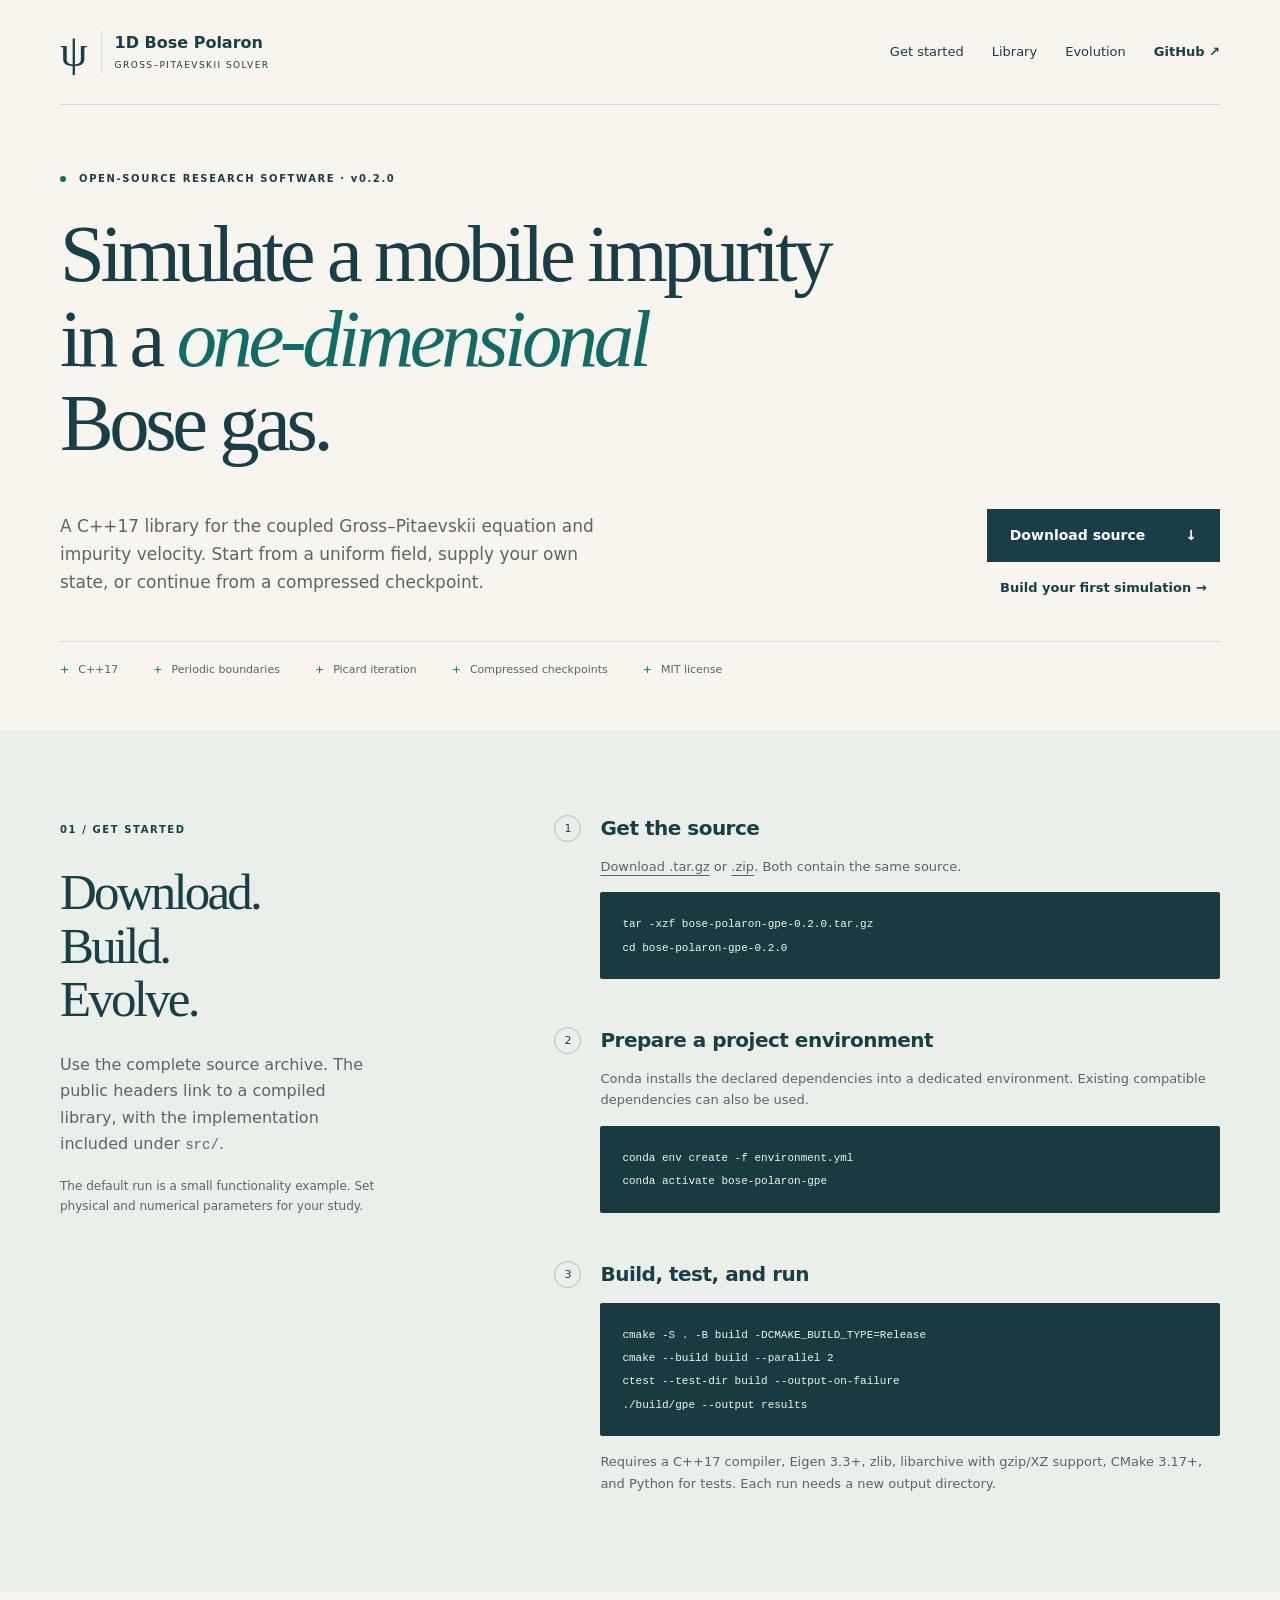
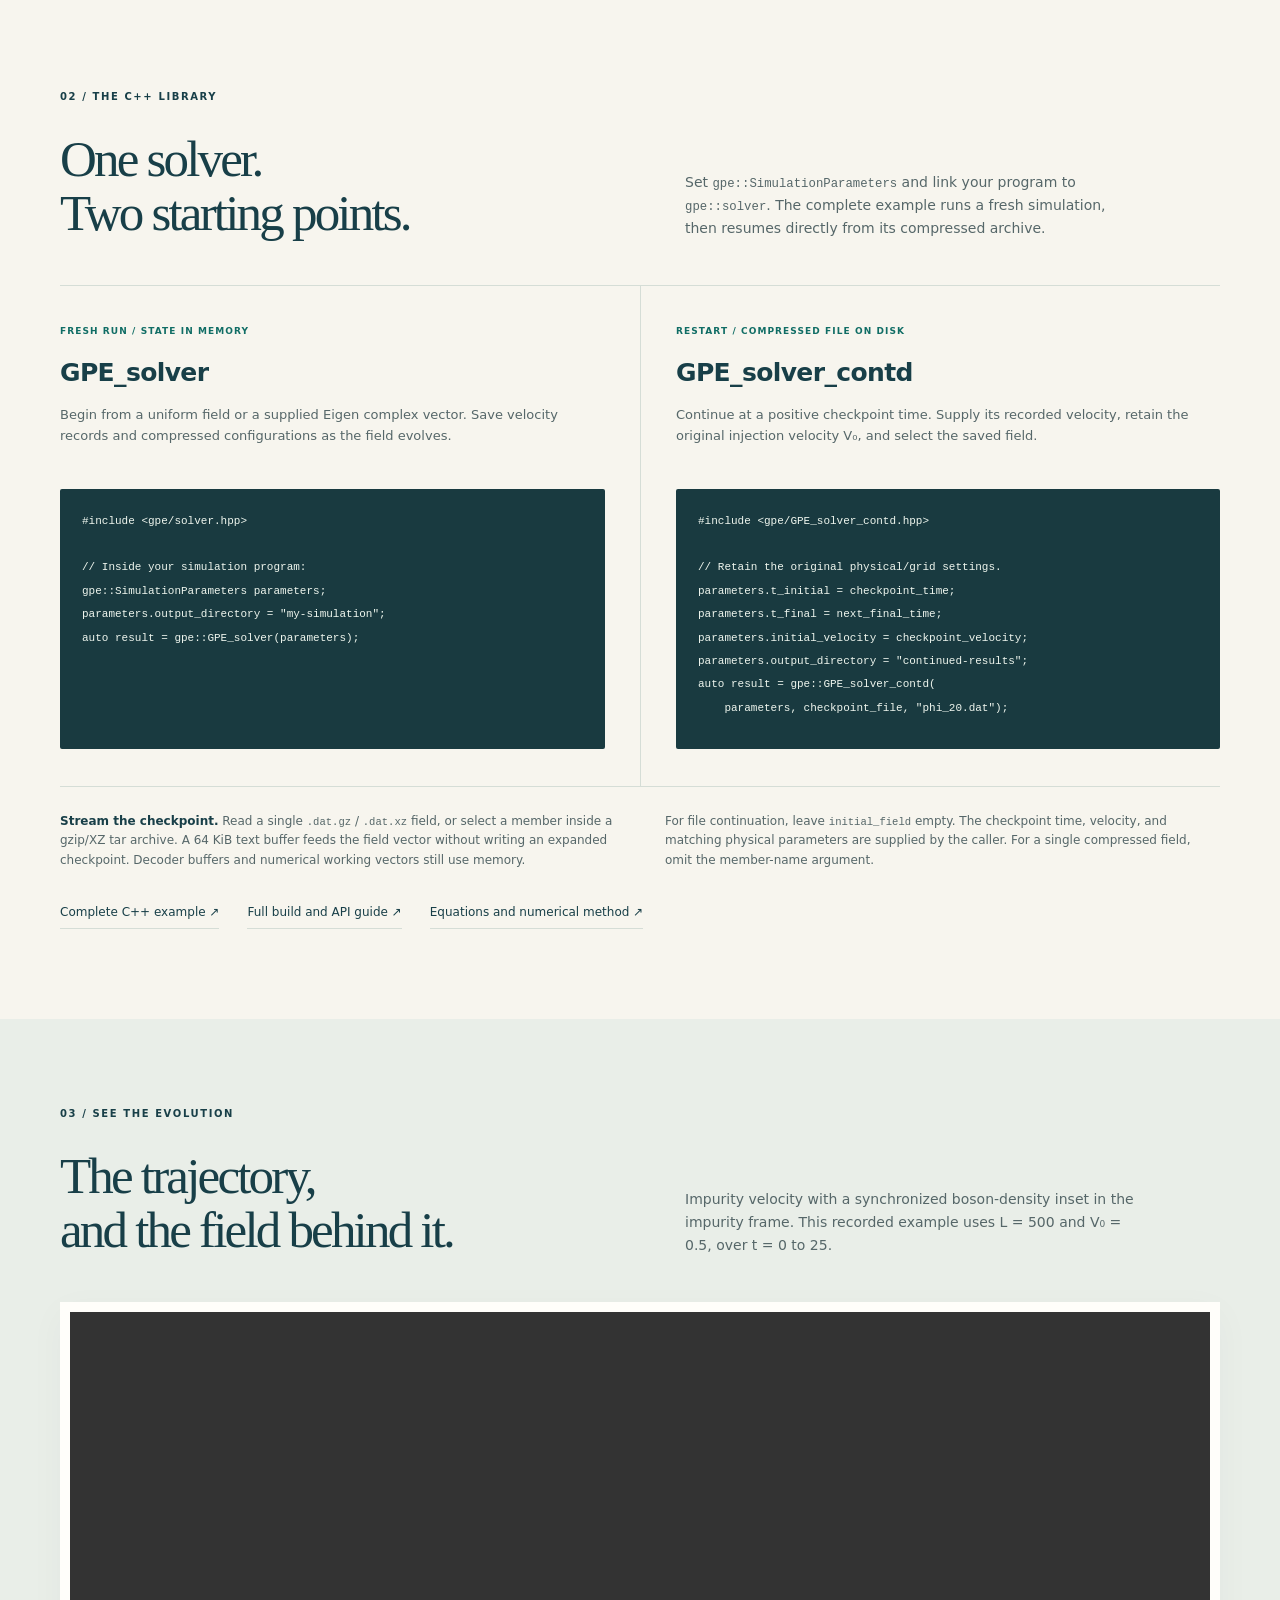
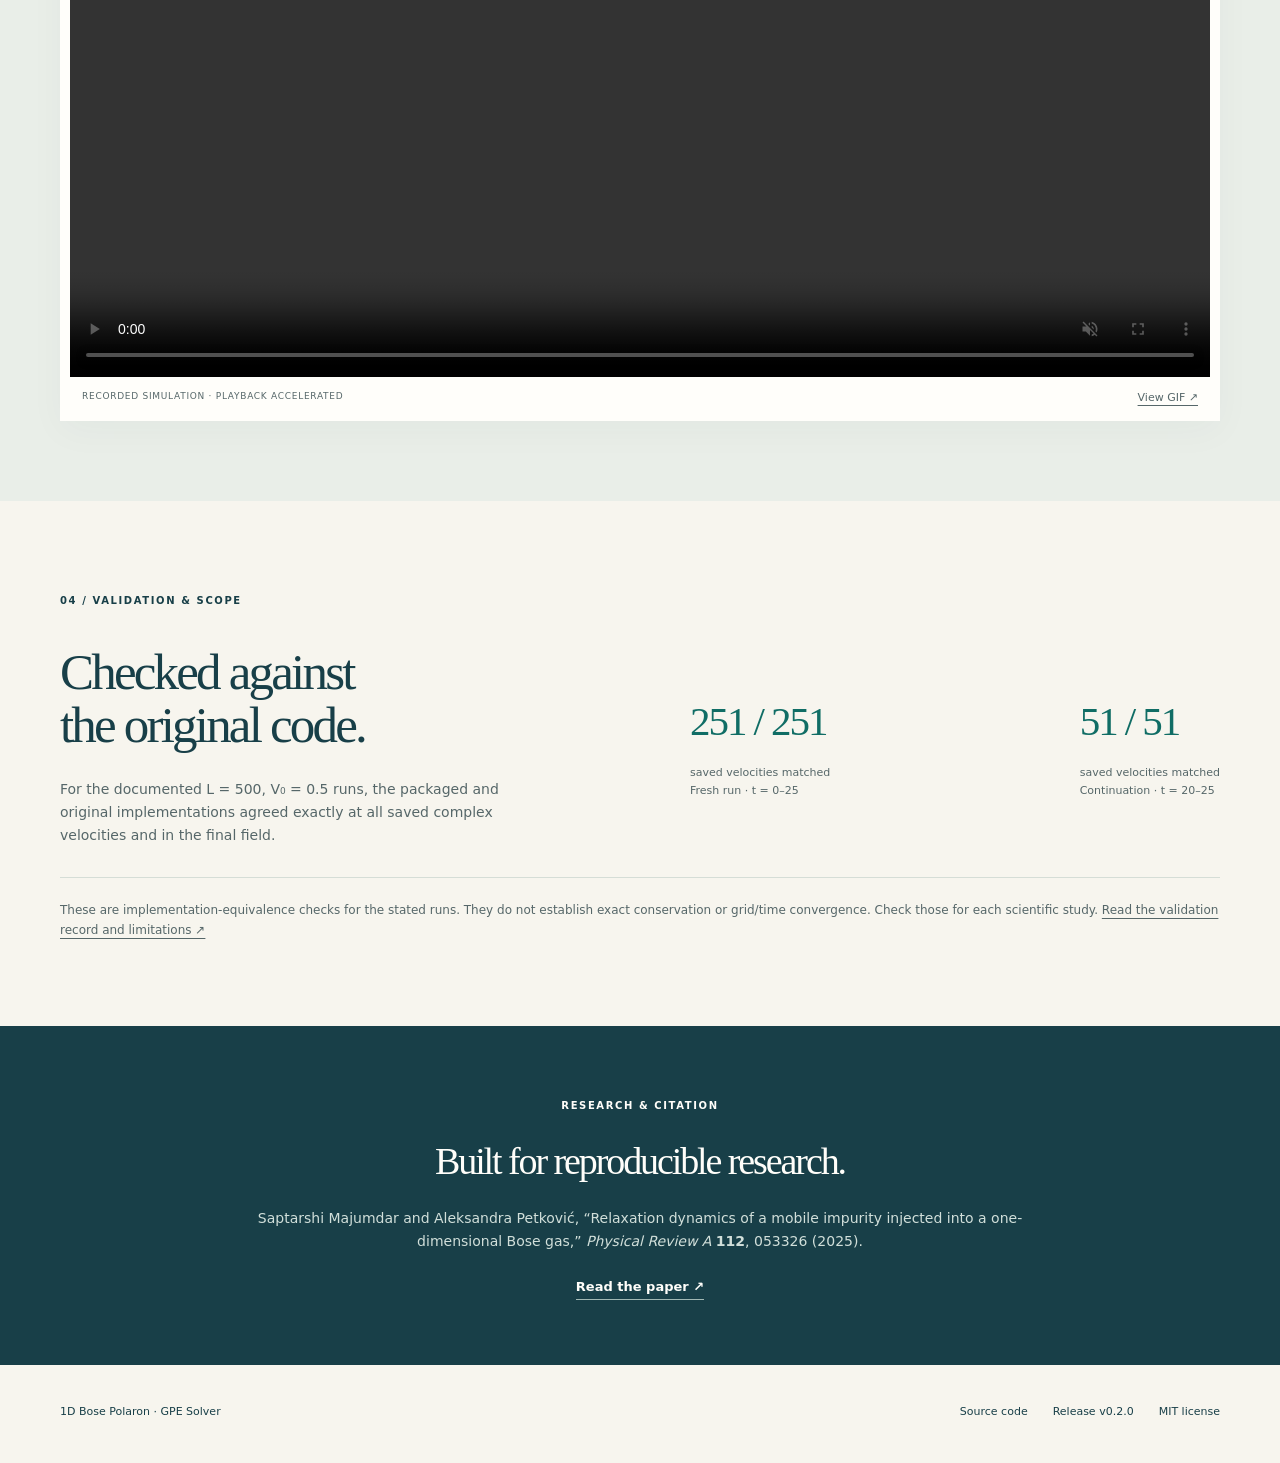
==== docs/index.html @ 8e11f98c "Website?" ====
<!doctype html>
<html lang="en">
<head>
  <meta charset="utf-8">
  <meta name="viewport" content="width=device-width, initial-scale=1">
  <meta name="description" content="An open-source C++17 solver for the Gross–Pitaevskii equation of a one-dimensional Bose polaron. Download, run, and continue simulations from compressed checkpoints.">
  <meta name="theme-color" content="#183f48">
  <title>1D Bose Polaron · GPE Solver</title>
  <link rel="stylesheet" href="site.css">
</head>
<body>
  <a class="skip" href="#main">Skip to content</a>
  <header class="header wrap">
    <a class="brand" href="#" aria-label="GPE solver home"><span class="mark" aria-hidden="true">ψ</span><span>1D Bose Polaron<span class="brand-sub">GROSS–PITAEVSKII SOLVER</span></span></a>
    <nav aria-label="Main navigation"><a href="#start">Get started</a><a href="#library">Library</a><a href="#evolution">Evolution</a><a class="nav-source" href="https://github.com/saptarshi7889/Conservative-Finite-Difference-Method-for-GPE-of-1d-Bose-Polaron">GitHub ↗</a></nav>
  </header>
  <main id="main">
    <section class="hero wrap">
      <div class="eyebrow"><span class="status-dot"></span> OPEN-SOURCE RESEARCH SOFTWARE · v0.2.0</div>
      <h1>Simulate a mobile impurity<br> in a <em>one-dimensional</em><br> Bose gas.</h1>
      <div class="hero-bottom"><p>A C++17 library for the coupled Gross–Pitaevskii equation and impurity velocity. Start from a uniform field, supply your own state, or continue from a compressed checkpoint.</p><div class="hero-actions"><a class="button primary" href="https://github.com/saptarshi7889/Conservative-Finite-Difference-Method-for-GPE-of-1d-Bose-Polaron/releases/download/v0.2.0/bose-polaron-gpe-0.2.0.tar.gz">Download source <span aria-hidden="true">↓</span></a><a class="text-link" href="#start">Build your first simulation <span aria-hidden="true">→</span></a></div></div>
      <div class="specs"><span>C++17</span><span>Periodic boundaries</span><span>Picard iteration</span><span>Compressed checkpoints</span><span>MIT license</span></div>
    </section>

    <section class="start-section" id="start">
      <div class="wrap split">
        <div class="section-intro"><span class="eyebrow">01 / GET STARTED</span><h2>Download.<br> Build.<br> Evolve.</h2><p>Use the complete source archive. The public headers link to a compiled library, with the implementation included under <code>src/</code>.</p><p class="small">The default run is a small functionality example. Set physical and numerical parameters for your study.</p></div>
        <div class="steps">
          <article class="step"><span class="step-number">1</span><div><h3>Get the source</h3><p><a href="https://github.com/saptarshi7889/Conservative-Finite-Difference-Method-for-GPE-of-1d-Bose-Polaron/releases/download/v0.2.0/bose-polaron-gpe-0.2.0.tar.gz">Download .tar.gz</a> or <a href="https://github.com/saptarshi7889/Conservative-Finite-Difference-Method-for-GPE-of-1d-Bose-Polaron/releases/download/v0.2.0/bose-polaron-gpe-0.2.0.zip">.zip</a>. Both contain the same source.</p><pre><code>tar -xzf bose-polaron-gpe-0.2.0.tar.gz
cd bose-polaron-gpe-0.2.0</code></pre></div></article>
          <article class="step"><span class="step-number">2</span><div><h3>Prepare a project environment</h3><p>Conda installs the declared dependencies into a dedicated environment. Existing compatible dependencies can also be used.</p><pre><code>conda env create -f environment.yml
conda activate bose-polaron-gpe</code></pre></div></article>
          <article class="step"><span class="step-number">3</span><div><h3>Build, test, and run</h3><pre><code>cmake -S . -B build -DCMAKE_BUILD_TYPE=Release
cmake --build build --parallel 2
ctest --test-dir build --output-on-failure
./build/gpe --output results</code></pre><p class="small">Requires a C++17 compiler, Eigen 3.3+, zlib, libarchive with gzip/XZ support, CMake 3.17+, and Python for tests. Each run needs a new output directory.</p></div></article>
        </div>
      </div>
    </section>

    <section class="wrap library-section" id="library">
      <div class="section-top"><div><span class="eyebrow">02 / THE C++ LIBRARY</span><h2>One solver.<br> Two starting points.</h2></div><p>Set <code>gpe::SimulationParameters</code> and link your program to <code>gpe::solver</code>. The complete example runs a fresh simulation, then resumes directly from its compressed archive.</p></div>
      <div class="api-grid">
        <article class="api"><span class="api-kind">FRESH RUN / STATE IN MEMORY</span><h3>GPE_solver</h3><p>Begin from a uniform field or a supplied Eigen complex vector. Save velocity records and compressed configurations as the field evolves.</p><pre><code>#include &lt;gpe/solver.hpp&gt;

// Inside your simulation program:
gpe::SimulationParameters parameters;
parameters.output_directory = "my-simulation";
auto result = gpe::GPE_solver(parameters);</code></pre></article>
        <article class="api"><span class="api-kind">RESTART / COMPRESSED FILE ON DISK</span><h3>GPE_solver_contd</h3><p>Continue at a positive checkpoint time. Supply its recorded velocity, retain the original injection velocity V₀, and select the saved field.</p><pre><code>#include &lt;gpe/GPE_solver_contd.hpp&gt;

// Retain the original physical/grid settings.
parameters.t_initial = checkpoint_time;
parameters.t_final = next_final_time;
parameters.initial_velocity = checkpoint_velocity;
parameters.output_directory = "continued-results";
auto result = gpe::GPE_solver_contd(
    parameters, checkpoint_file, "phi_20.dat");</code></pre></article>
      </div>
      <div class="library-notes"><p><strong>Stream the checkpoint.</strong> Read a single <code>.dat.gz</code> / <code>.dat.xz</code> field, or select a member inside a gzip/XZ tar archive. A 64 KiB text buffer feeds the field vector without writing an expanded checkpoint. Decoder buffers and numerical working vectors still use memory.</p><p>For file continuation, leave <code>initial_field</code> empty. The checkpoint time, velocity, and matching physical parameters are supplied by the caller. For a single compressed field, omit the member-name argument.</p></div>
      <div class="resource-links"><a href="https://github.com/saptarshi7889/Conservative-Finite-Difference-Method-for-GPE-of-1d-Bose-Polaron/blob/master/examples/library/main.cpp">Complete C++ example <span aria-hidden="true">↗</span></a><a href="https://github.com/saptarshi7889/Conservative-Finite-Difference-Method-for-GPE-of-1d-Bose-Polaron/blob/master/docs/USAGE.md">Full build and API guide <span aria-hidden="true">↗</span></a><a href="https://github.com/saptarshi7889/Conservative-Finite-Difference-Method-for-GPE-of-1d-Bose-Polaron/blob/master/docs/NUMERICS.md">Equations and numerical method <span aria-hidden="true">↗</span></a></div>
    </section>

    <section class="evolution-section" id="evolution">
      <div class="wrap"><div class="section-top"><div><span class="eyebrow">03 / SEE THE EVOLUTION</span><h2>The trajectory,<br> and the field behind it.</h2></div><p>Impurity velocity with a synchronized boson-density inset in the impurity frame. This recorded example uses L = 500 and V₀ = 0.5, over t = 0 to 25.</p></div>
      <figure class="simulation"><video controls muted loop playsinline preload="metadata" aria-label="Impurity velocity and synchronized boson-density evolution"><source src="media/velocity_density_animation.mp4" type="video/mp4">Your browser cannot play this video. <a href="media/velocity_density_animation.gif">View the animated GIF.</a></video><figcaption><span>RECORDED SIMULATION · PLAYBACK ACCELERATED</span><a href="media/velocity_density_animation.gif">View GIF ↗</a></figcaption></figure>
      </div>
    </section>

    <section class="wrap validation-section"><span class="eyebrow">04 / VALIDATION &amp; SCOPE</span><div class="validation-grid"><div><h2>Checked against<br> the original code.</h2><p>For the documented L = 500, V₀ = 0.5 runs, the packaged and original implementations agreed exactly at all saved complex velocities and in the final field.</p></div><dl class="results"><div><dt>251 / 251</dt><dd>saved velocities matched<br> Fresh run · t = 0–25</dd></div><div><dt>51 / 51</dt><dd>saved velocities matched<br> Continuation · t = 20–25</dd></div></dl></div><p class="scope">These are implementation-equivalence checks for the stated runs. They do not establish exact conservation or grid/time convergence. Check those for each scientific study. <a href="https://github.com/saptarshi7889/Conservative-Finite-Difference-Method-for-GPE-of-1d-Bose-Polaron/blob/master/VALIDATION.md">Read the validation record and limitations ↗</a></p></section>

    <section class="citation-section"><div class="wrap citation"><span class="eyebrow">RESEARCH &amp; CITATION</span><h2>Built for reproducible research.</h2><p>Saptarshi Majumdar and Aleksandra Petković, “Relaxation dynamics of a mobile impurity injected into a one-dimensional Bose gas,” <em>Physical Review A</em> <strong>112</strong>, 053326 (2025).</p><a class="text-link" href="https://doi.org/10.1103/tgl5-rdn5">Read the paper <span aria-hidden="true">↗</span></a></div></section>
  </main>
  <footer class="wrap footer"><span>1D Bose Polaron · GPE Solver</span><div><a href="https://github.com/saptarshi7889/Conservative-Finite-Difference-Method-for-GPE-of-1d-Bose-Polaron">Source code</a><a href="https://github.com/saptarshi7889/Conservative-Finite-Difference-Method-for-GPE-of-1d-Bose-Polaron/releases/tag/v0.2.0">Release v0.2.0</a><a href="https://github.com/saptarshi7889/Conservative-Finite-Difference-Method-for-GPE-of-1d-Bose-Polaron/blob/master/LICENSE">MIT license</a></div></footer>
</body>
</html>
---- docs/site.css ----
:root {
  --paper: #f7f5ee;
  --ink: #183f48;
  --muted: #566769;
  --teal: #106d65;
  --line: #d5ddd6;
  --white: #fffefa;
  --wash: #eaf0e9;
  --code: #193a40;
  --orange: #bd633f;
  --max-width: 1160px;
}
* { box-sizing: border-box; }
html { scroll-behavior: smooth; scroll-padding-top: 28px; }
body { margin: 0; background: var(--paper); color: var(--ink); font-family: system-ui, -apple-system, BlinkMacSystemFont, "Segoe UI", sans-serif; line-height: 1.65; }
a { color: inherit; text-underline-offset: 4px; }
a:hover { color: var(--teal); }
a:focus-visible, video:focus-visible { outline: 3px solid var(--orange); outline-offset: 5px; }
.wrap { width: min(var(--max-width), calc(100% - 80px)); margin-inline: auto; }
.skip { position: absolute; top: -80px; left: 20px; background: var(--white); padding: 12px; z-index: 10; }
.skip:focus { top: 12px; }
.header { display: flex; align-items: center; justify-content: space-between; min-height: 105px; gap: 24px; border-bottom: 1px solid var(--line); }
.brand { display: flex; gap: 13px; align-items: center; text-decoration: none; font-size: 16px; font-weight: 650; line-height: 1.4; }
.mark { font-family: Georgia, serif; font-size: 44px; font-weight: 400; line-height: 1; padding-right: 13px; border-right: 1px solid var(--line); }
.brand-sub { display: block; font-size: 9px; font-weight: 500; letter-spacing: .16em; margin-top: 5px; }
nav { display: flex; flex-wrap: wrap; gap: 28px; font-size: 13px; }
nav a { text-decoration: none; }
.nav-source { font-weight: 650; }
.hero { padding-block: 65px 0; }
.eyebrow { font-size: 10px; letter-spacing: .16em; font-weight: 700; line-height: 1.7; }
.status-dot { display: inline-block; width: 6px; height: 6px; background: var(--teal); border-radius: 50%; margin-right: 8px; vertical-align: middle; }
h1, h2 { font-family: Georgia, "Times New Roman", serif; font-weight: 400; letter-spacing: -.055em; line-height: 1.05; margin: 25px 0; }
h1 { font-size: clamp(46px, 6.3vw, 83px); max-width: 1010px; }
h1 em { color: var(--teal); font-weight: 400; }
h2 { font-size: clamp(35px, 4vw, 51px); }
h3 { font-size: 20px; letter-spacing: -.025em; line-height: 1.35; margin: 0 0 14px; }
p { color: var(--muted); margin: 0 0 20px; }
.hero-bottom { display: flex; justify-content: space-between; align-items: center; gap: 60px; padding-block: 18px 42px; }
.hero-bottom > p { max-width: 540px; margin: 0; font-size: 17px; }
.hero-actions { flex-shrink: 0; display: grid; gap: 15px; text-align: center; }
.button { display: inline-flex; align-items: center; justify-content: space-between; gap: 40px; padding: 15px 23px; text-decoration: none; font-size: 14px; font-weight: 650; }
.primary { background: var(--ink); color: var(--white); }
.primary:hover { background: var(--teal); color: var(--white); }
.text-link { font-size: 13px; font-weight: 600; text-decoration: none; }
.specs { display: flex; flex-wrap: wrap; gap: 16px 35px; border-top: 1px solid var(--line); padding-block: 19px; font-size: 11px; color: var(--muted); }
.specs span::before { content: "+"; margin-right: 9px; color: var(--teal); }
.start-section { background: var(--wash); padding-block: 85px; margin-top: 32px; }
.split { display: grid; grid-template-columns: .8fr 1.35fr; gap: 100px; }
.section-intro p { max-width: 320px; }
.small { font-size: 12px; }
.steps { display: grid; gap: 33px; }
.step { display: grid; grid-template-columns: 30px minmax(0, 1fr); gap: 16px; }
.step-number { border: 1px solid #adbfba; border-radius: 50%; width: 27px; height: 27px; text-align: center; font-size: 11px; line-height: 25px; }
.step p { font-size: 13px; margin-bottom: 13px; }
code { font-family: "SFMono-Regular", Consolas, "Liberation Mono", monospace; font-size: .88em; }
pre { background: var(--code); color: #eff6ee; border-radius: 2px; padding: 20px 22px; margin: 15px 0; overflow-x: auto; line-height: 1.8; tab-size: 2; }
pre code { font-size: 11px; }
.library-section { padding-block: 90px; }
.section-top { display: grid; grid-template-columns: 1fr 1fr; gap: 90px; align-items: end; margin-bottom: 32px; }
.section-top h2 { margin-bottom: 0; }
.section-top > p { font-size: 14px; max-width: 450px; margin: 0; }
.api-grid { display: grid; grid-template-columns: 1fr 1fr; margin-top: 45px; border-top: 1px solid var(--line); border-bottom: 1px solid var(--line); }
.api { padding: 30px 35px 22px 0; min-width: 0; }
.api + .api { border-left: 1px solid var(--line); padding-left: 35px; padding-right: 0; }
.api-kind { font-size: 9px; letter-spacing: .12em; color: var(--teal); font-weight: 700; }
.api h3 { margin-top: 13px; font-size: 25px; }
.api p { font-size: 13px; min-height: 65px; }
.api pre { min-height: 260px; }
.library-notes { display: grid; grid-template-columns: 1fr 1fr; gap: 50px; margin-top: 25px; font-size: 12px; }
.library-notes strong { color: var(--ink); }
.resource-links { display: flex; flex-wrap: wrap; gap: 14px 28px; font-size: 12px; padding-top: 12px; }
.resource-links a { text-decoration: none; border-bottom: 1px solid var(--line); padding-bottom: 5px; }
.evolution-section { background: #e9eee8; padding-block: 80px; }
.simulation { margin: 45px 0 0; background: var(--white); padding: 10px; box-shadow: 0 10px 35px #173e4809; }
video { display: block; width: 100%; aspect-ratio: 12 / 7; background: var(--white); }
figcaption { display: flex; justify-content: space-between; gap: 15px; flex-wrap: wrap; padding: 12px 12px 4px; font-size: 9px; letter-spacing: .08em; color: var(--muted); }
figcaption a { letter-spacing: normal; font-size: 11px; }
.validation-section { padding-block: 85px; }
.validation-grid { display: grid; grid-template-columns: 1fr 1fr; gap: 100px; margin-top: 8px; }
.validation-grid p { max-width: 460px; font-size: 14px; }
.results { display: flex; justify-content: space-between; gap: 30px; align-items: center; margin: 35px 0; }
dt { font-family: Georgia, serif; font-size: 41px; letter-spacing: -.05em; color: var(--teal); }
dd { margin: 9px 0 0; font-size: 11px; color: var(--muted); }
.scope { font-size: 12px; border-top: 1px solid var(--line); padding-top: 23px; margin: 10px 0 0; }
.citation-section { background: var(--ink); color: var(--white); padding-block: 65px; }
.citation { max-width: 820px; text-align: center; }
.citation h2 { font-size: 38px; }
.citation p { color: #d1dfda; font-size: 14px; }
.citation a { color: var(--white); border-bottom: 1px solid #a1b8b4; padding-bottom: 5px; }
.footer { min-height: 95px; display: flex; align-items: center; justify-content: space-between; gap: 25px; font-size: 11px; }
.footer > div { display: flex; flex-wrap: wrap; gap: 25px; }
.footer a { text-decoration: none; }
@media (max-width: 850px) {
  .wrap { width: calc(100% - 40px); }
  .header { min-height: 95px; }
  nav { gap: 16px; font-size: 12px; }
  .hero { padding-top: 40px; }
  .hero-bottom { gap: 30px; }
  .hero-bottom > p { font-size: 15px; }
  .split, .validation-grid { gap: 45px; }
  .section-top { gap: 40px; }
  .api { padding-right: 20px; }
  .api + .api { padding-left: 20px; }
  pre { padding: 15px; }
  pre code { font-size: 10px; }
}
@media (max-width: 600px) {
  .header { align-items: flex-start; flex-direction: column; justify-content: center; padding-block: 18px; gap: 18px; }
  nav { width: 100%; justify-content: space-between; gap: 9px; }
  .hero h1 { font-size: 43px; }
  .hero h1 br { display: none; }
  .hero-bottom { display: block; padding-bottom: 30px; }
  .hero-actions { margin-top: 27px; text-align: left; justify-items: start; }
  .specs { gap: 12px 20px; }
  .split, .section-top, .api-grid, .library-notes, .validation-grid { grid-template-columns: 1fr; gap: 22px; }
  .section-intro p { max-width: none; }
  .section-intro h2 br { display: none; }
  .section-intro h2 { max-width: 260px; }
  .api, .api + .api { border-left: 0; padding: 25px 0 15px; }
  .api + .api { border-top: 1px solid var(--line); }
  .api p, .api pre { min-height: 0; }
  .start-section, .library-section, .evolution-section, .validation-section { padding-block: 50px; }
  .api-grid { margin-top: 25px; gap: 0; }
  .results { margin: 0 0 20px; justify-content: flex-start; gap: 45px; }
  .footer { align-items: flex-start; flex-direction: column; padding-block: 24px; gap: 15px; }
  .citation h2 { font-size: 32px; }
}
@media (prefers-reduced-motion: reduce) { html { scroll-behavior: auto; } }
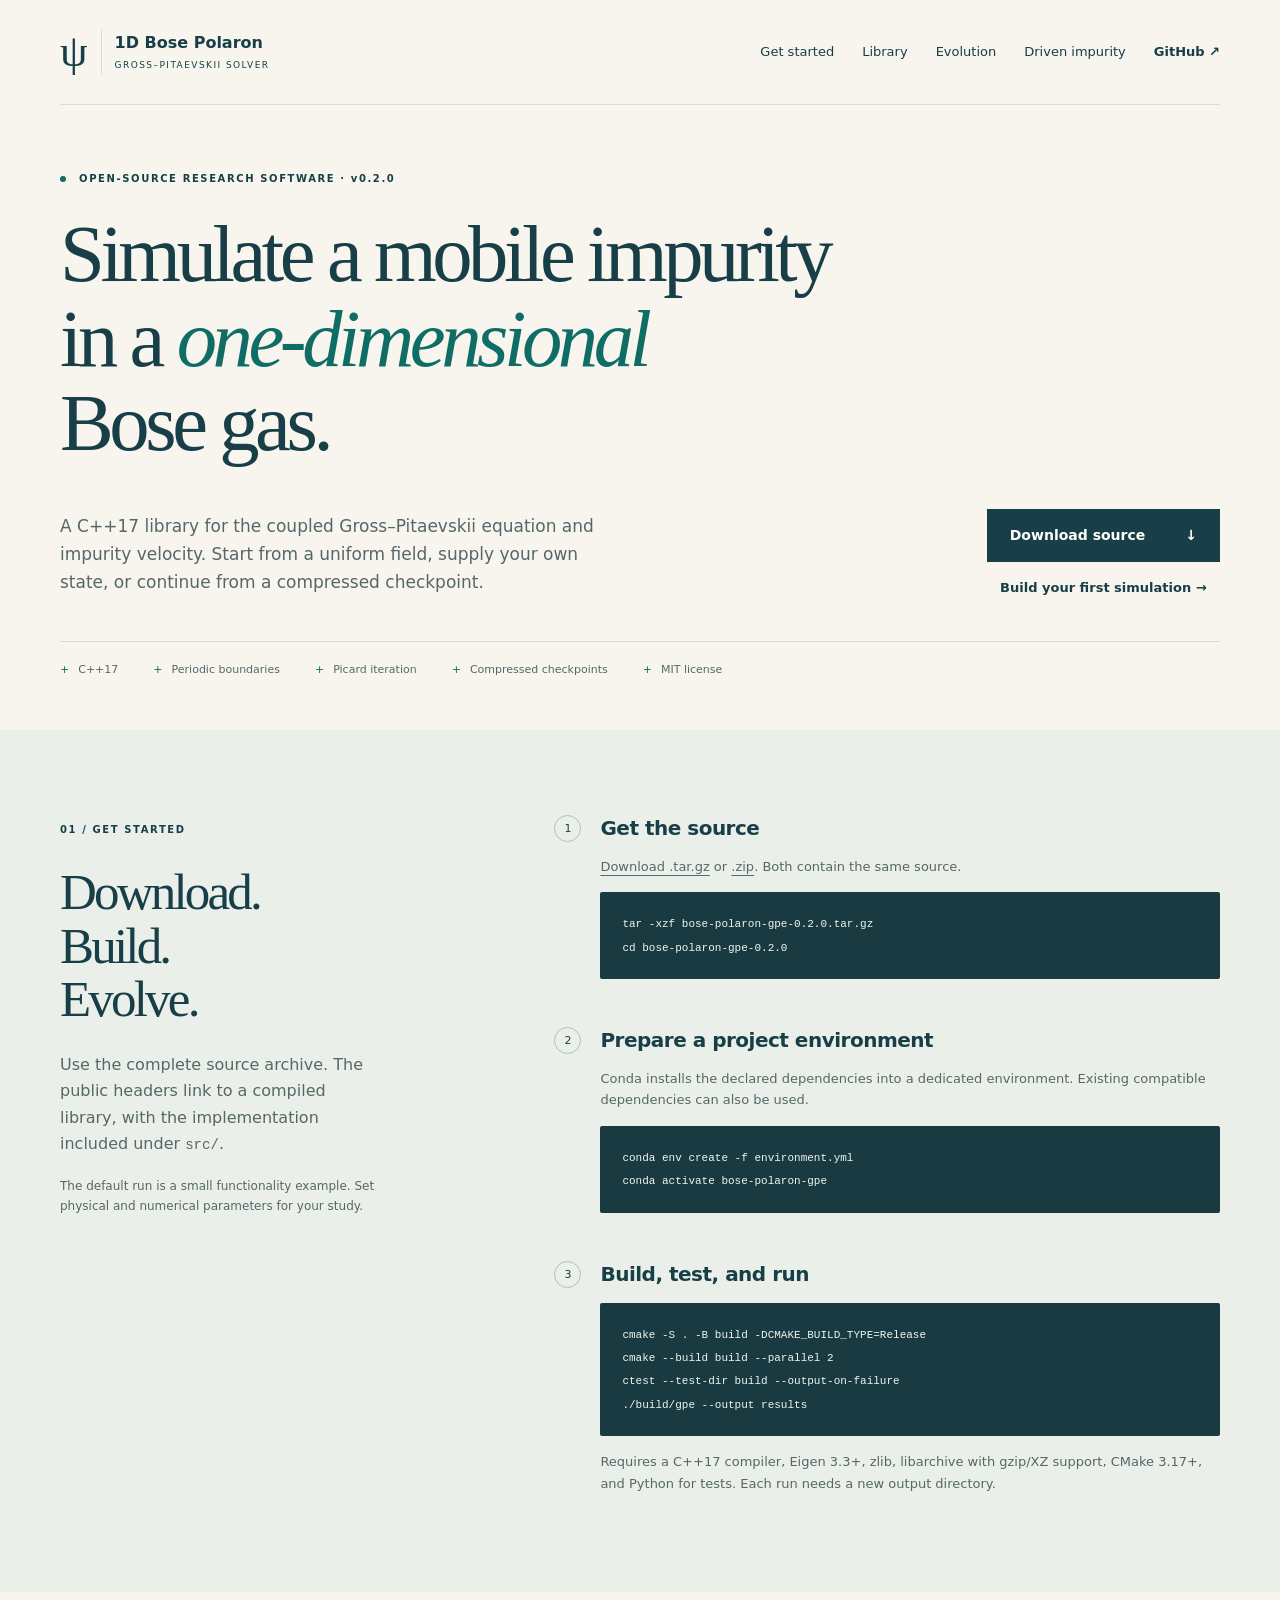
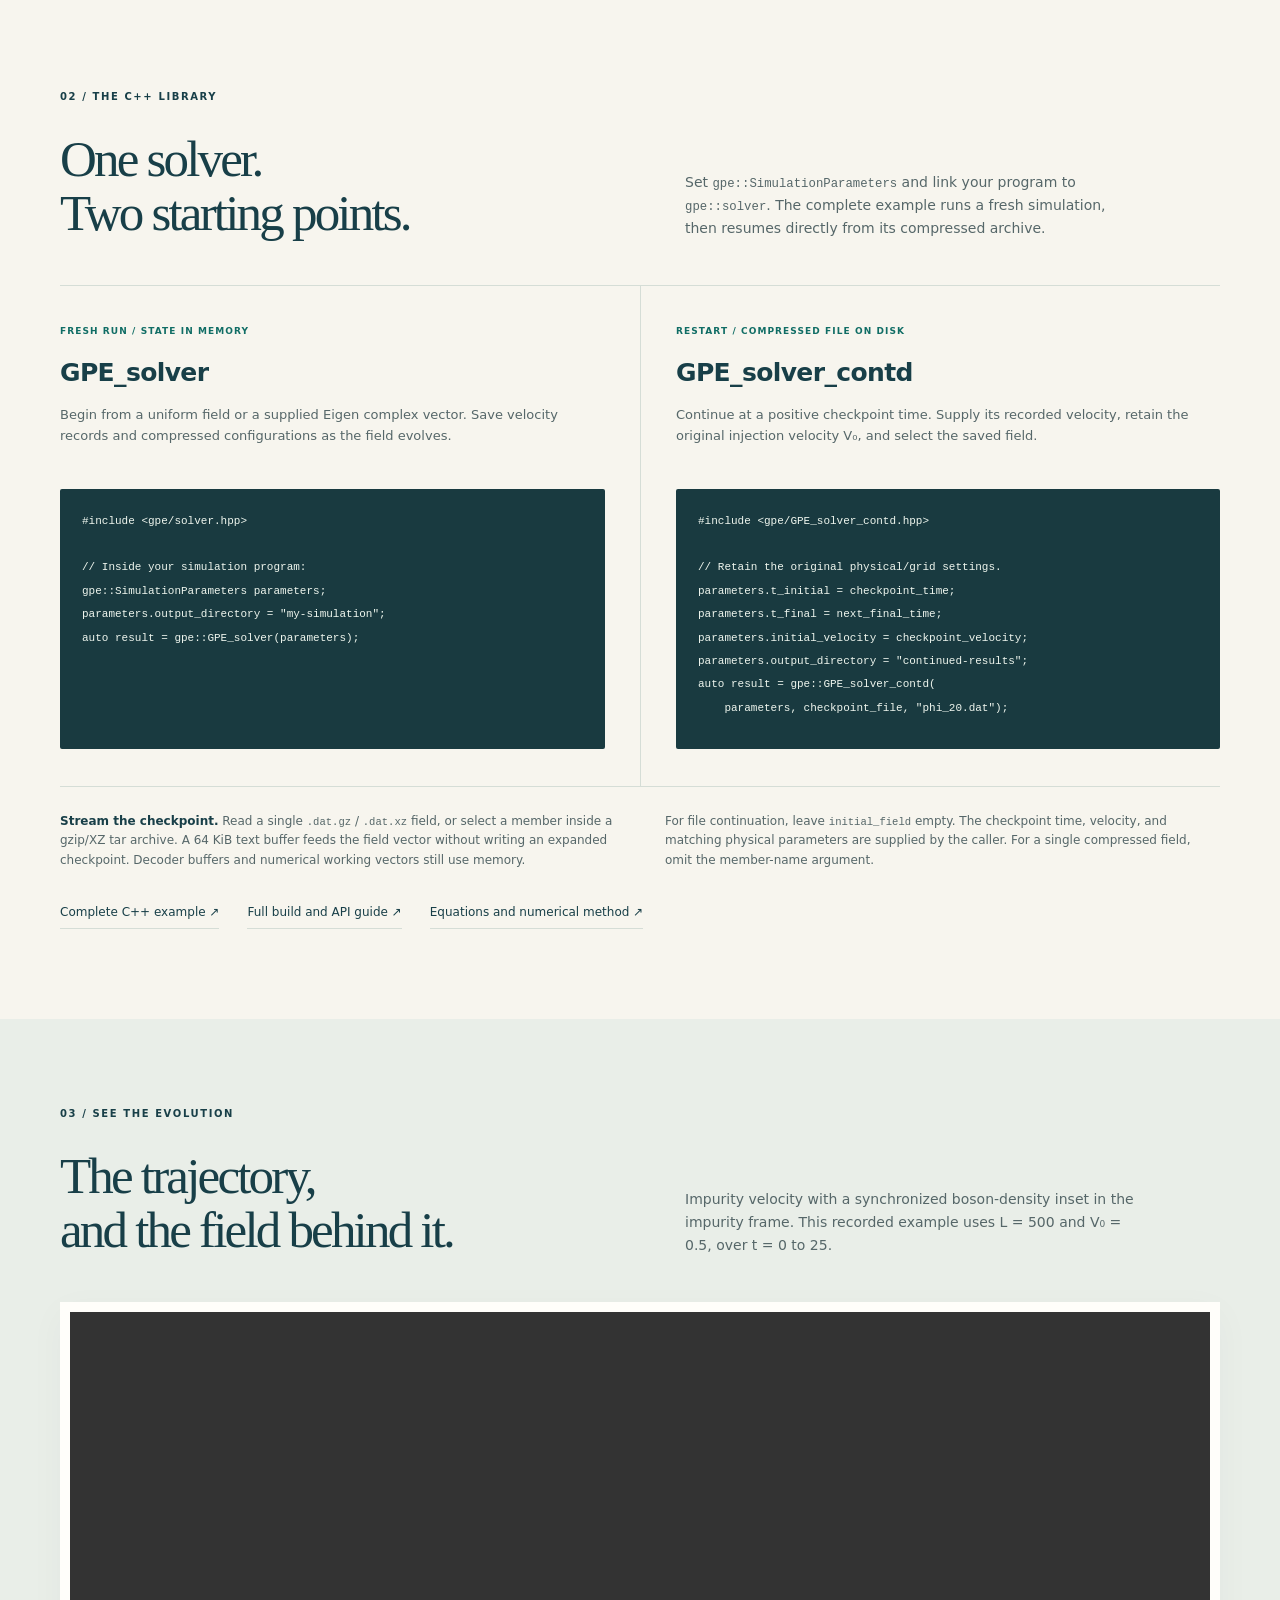
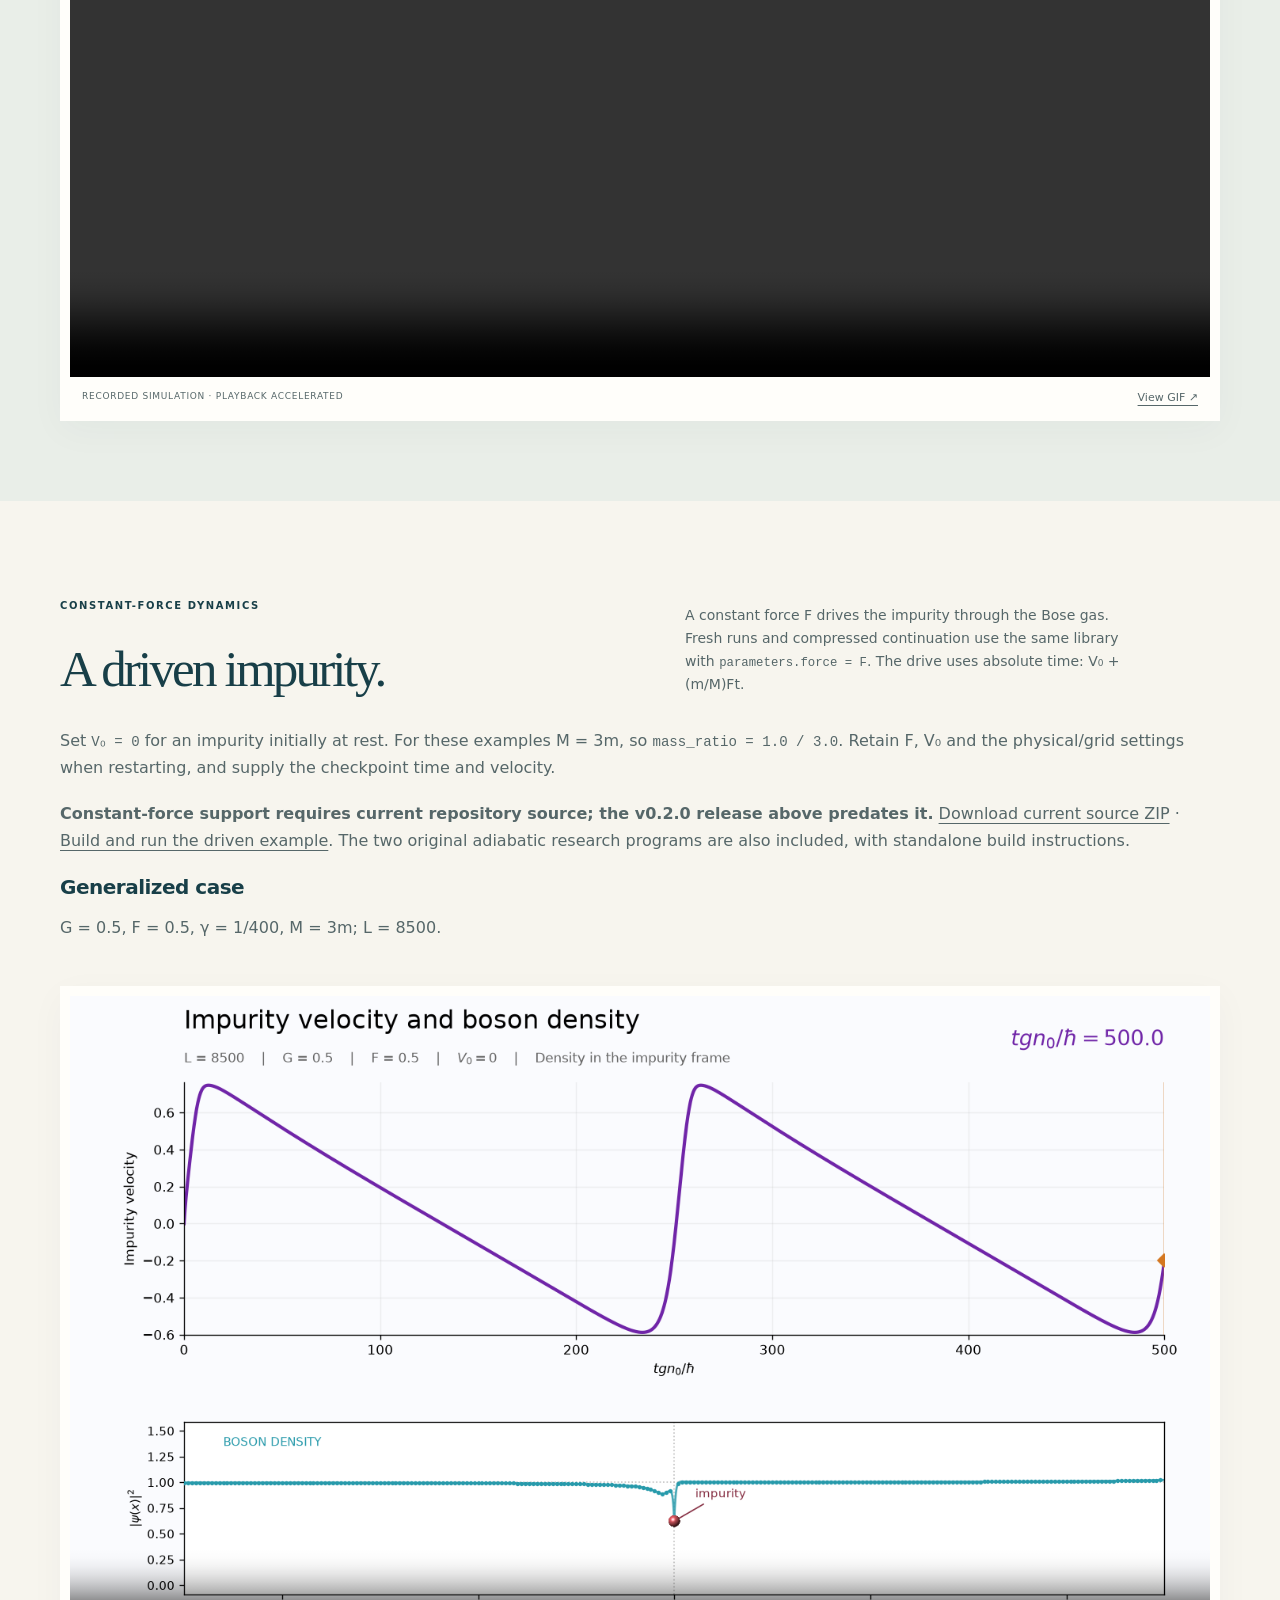
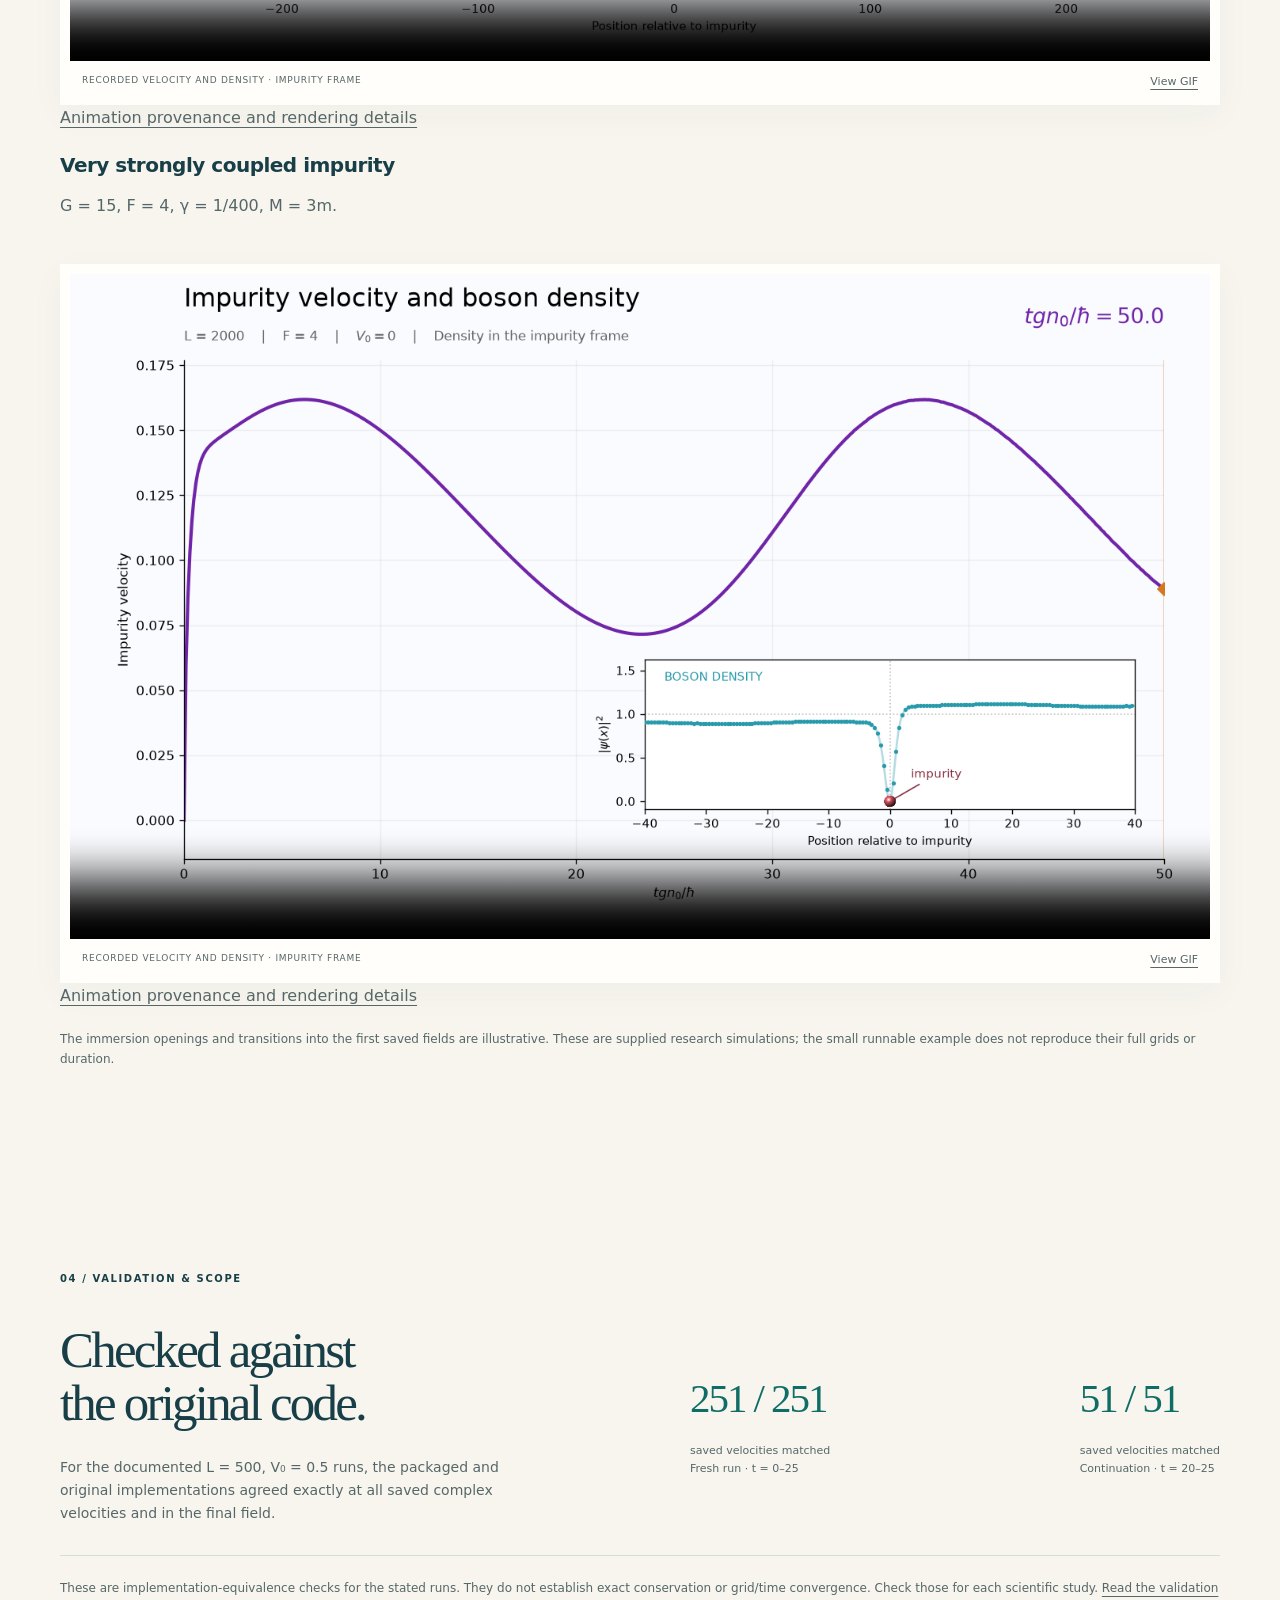
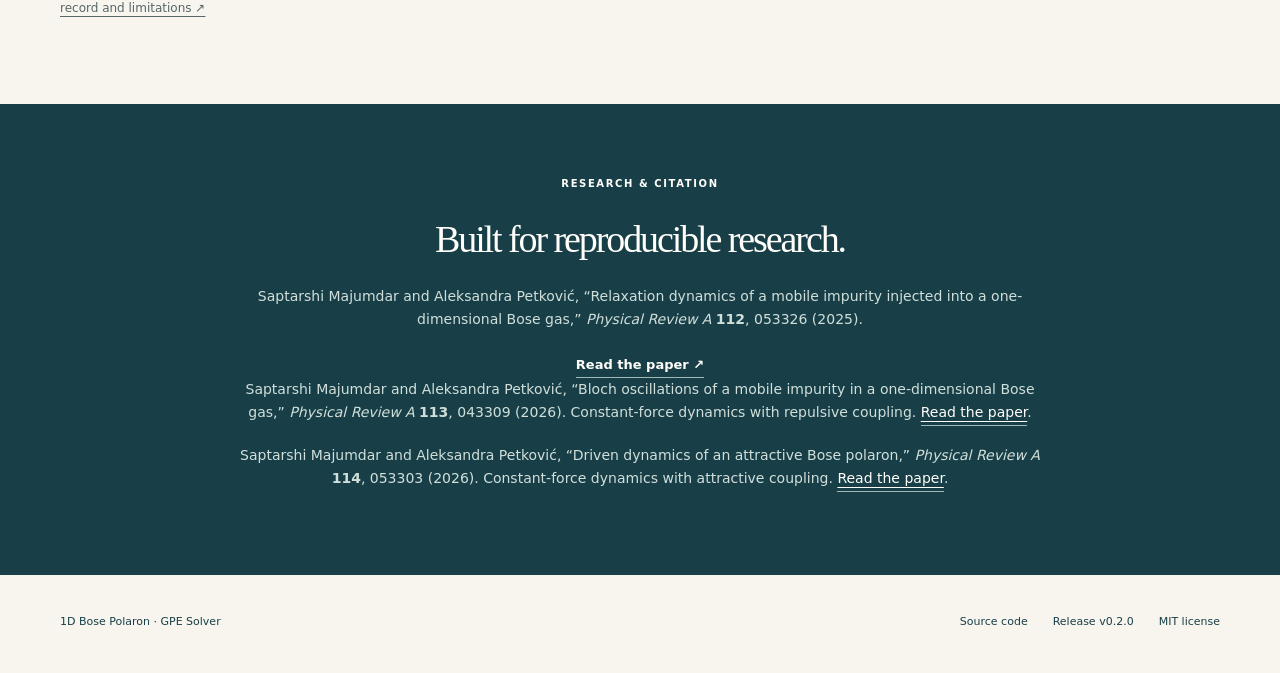
==== commit 4541eee2: "Document and package constant-force impurity simulations" ====
--- a/docs/index.html
+++ b/docs/index.html
@@ -12,7 +12,7 @@
   <a class="skip" href="#main">Skip to content</a>
   <header class="header wrap">
     <a class="brand" href="#" aria-label="GPE solver home"><span class="mark" aria-hidden="true">ψ</span><span>1D Bose Polaron<span class="brand-sub">GROSS–PITAEVSKII SOLVER</span></span></a>
-    <nav aria-label="Main navigation"><a href="#start">Get started</a><a href="#library">Library</a><a href="#evolution">Evolution</a><a class="nav-source" href="https://github.com/saptarshi7889/Conservative-Finite-Difference-Method-for-GPE-of-1d-Bose-Polaron">GitHub ↗</a></nav>
+    <nav aria-label="Main navigation"><a href="#start">Get started</a><a href="#library">Library</a><a href="#evolution">Evolution</a><a href="#driven">Driven impurity</a><a class="nav-source" href="https://github.com/saptarshi7889/Conservative-Finite-Difference-Method-for-GPE-of-1d-Bose-Polaron">GitHub ↗</a></nav>
   </header>
   <main id="main">
     <section class="hero wrap">
@@ -67,9 +67,22 @@
       </div>
     </section>
 
+    <section class="wrap library-section" id="driven">
+      <div class="section-top"><div><span class="eyebrow">CONSTANT-FORCE DYNAMICS</span><h2>A driven impurity.</h2></div><p>A constant force F drives the impurity through the Bose gas. Fresh runs and compressed continuation use the same library with <code>parameters.force = F</code>. The drive uses absolute time: V₀ + (m/M)Ft.</p></div>
+      <p>Set <code>V₀ = 0</code> for an impurity initially at rest. For these examples M = 3m, so <code>mass_ratio = 1.0 / 3.0</code>. Retain F, V₀ and the physical/grid settings when restarting, and supply the checkpoint time and velocity.</p>
+      <p><strong>Constant-force support requires current repository source; the v0.2.0 release above predates it.</strong> <a href="https://github.com/saptarshi7889/Conservative-Finite-Difference-Method-for-GPE-of-1d-Bose-Polaron/archive/refs/heads/master.zip">Download current source ZIP</a> · <a href="https://github.com/saptarshi7889/Conservative-Finite-Difference-Method-for-GPE-of-1d-Bose-Polaron/blob/master/examples/driven/README.md">Build and run the driven example</a>. The two original adiabatic research programs are also included, with standalone build instructions.</p>
+      <h3>Generalized case</h3><p>G = 0.5, F = 0.5, γ = 1/400, M = 3m; L = 8500.</p>
+      <figure class="simulation"><video controls muted loop playsinline preload="metadata" poster="media/G05_F05_L8500/velocity_density_animation_preview.png" aria-label="Generalized case: impurity velocity and boson density"><source src="media/G05_F05_L8500/velocity_density_animation.mp4" type="video/mp4"><a href="media/G05_F05_L8500/velocity_density_animation.gif">View animated GIF</a></video><figcaption><span>RECORDED VELOCITY AND DENSITY · IMPURITY FRAME</span><a href="media/G05_F05_L8500/velocity_density_animation.gif">View GIF</a></figcaption></figure>
+      <p><a href="https://github.com/saptarshi7889/Conservative-Finite-Difference-Method-for-GPE-of-1d-Bose-Polaron/blob/master/examples/G05_F05_L8500/README.md">Animation provenance and rendering details</a></p>
+      <h3>Very strongly coupled impurity</h3><p>G = 15, F = 4, γ = 1/400, M = 3m.</p>
+      <figure class="simulation"><video controls muted loop playsinline preload="metadata" poster="media/F4/velocity_density_animation_preview.png" aria-label="Very strongly coupled impurity: impurity velocity and boson density"><source src="media/F4/velocity_density_animation.mp4" type="video/mp4"><a href="media/F4/velocity_density_animation.gif">View animated GIF</a></video><figcaption><span>RECORDED VELOCITY AND DENSITY · IMPURITY FRAME</span><a href="media/F4/velocity_density_animation.gif">View GIF</a></figcaption></figure>
+      <p><a href="https://github.com/saptarshi7889/Conservative-Finite-Difference-Method-for-GPE-of-1d-Bose-Polaron/blob/master/examples/F4/README.md">Animation provenance and rendering details</a></p>
+      <p class="small">The immersion openings and transitions into the first saved fields are illustrative. These are supplied research simulations; the small runnable example does not reproduce their full grids or duration.</p>
+    </section>
+
     <section class="wrap validation-section"><span class="eyebrow">04 / VALIDATION &amp; SCOPE</span><div class="validation-grid"><div><h2>Checked against<br> the original code.</h2><p>For the documented L = 500, V₀ = 0.5 runs, the packaged and original implementations agreed exactly at all saved complex velocities and in the final field.</p></div><dl class="results"><div><dt>251 / 251</dt><dd>saved velocities matched<br> Fresh run · t = 0–25</dd></div><div><dt>51 / 51</dt><dd>saved velocities matched<br> Continuation · t = 20–25</dd></div></dl></div><p class="scope">These are implementation-equivalence checks for the stated runs. They do not establish exact conservation or grid/time convergence. Check those for each scientific study. <a href="https://github.com/saptarshi7889/Conservative-Finite-Difference-Method-for-GPE-of-1d-Bose-Polaron/blob/master/VALIDATION.md">Read the validation record and limitations ↗</a></p></section>
 
-    <section class="citation-section"><div class="wrap citation"><span class="eyebrow">RESEARCH &amp; CITATION</span><h2>Built for reproducible research.</h2><p>Saptarshi Majumdar and Aleksandra Petković, “Relaxation dynamics of a mobile impurity injected into a one-dimensional Bose gas,” <em>Physical Review A</em> <strong>112</strong>, 053326 (2025).</p><a class="text-link" href="https://doi.org/10.1103/tgl5-rdn5">Read the paper <span aria-hidden="true">↗</span></a></div></section>
+    <section class="citation-section"><div class="wrap citation"><span class="eyebrow">RESEARCH &amp; CITATION</span><h2>Built for reproducible research.</h2><p>Saptarshi Majumdar and Aleksandra Petković, “Relaxation dynamics of a mobile impurity injected into a one-dimensional Bose gas,” <em>Physical Review A</em> <strong>112</strong>, 053326 (2025).</p><a class="text-link" href="https://doi.org/10.1103/tgl5-rdn5">Read the paper <span aria-hidden="true">↗</span></a><p>Saptarshi Majumdar and Aleksandra Petković, “Bloch oscillations of a mobile impurity in a one-dimensional Bose gas,” <em>Physical Review A</em> <strong>113</strong>, 043309 (2026). Constant-force dynamics with repulsive coupling. <a href="https://journals.aps.org/pra/abstract/10.1103/bfcg-m2tw">Read the paper</a>.</p><p>Saptarshi Majumdar and Aleksandra Petković, “Driven dynamics of an attractive Bose polaron,” <em>Physical Review A</em> <strong>114</strong>, 053303 (2026). Constant-force dynamics with attractive coupling. <a href="https://journals.aps.org/pra/abstract/10.1103/t36j-gd59">Read the paper</a>.</p></div></section>
   </main>
   <footer class="wrap footer"><span>1D Bose Polaron · GPE Solver</span><div><a href="https://github.com/saptarshi7889/Conservative-Finite-Difference-Method-for-GPE-of-1d-Bose-Polaron">Source code</a><a href="https://github.com/saptarshi7889/Conservative-Finite-Difference-Method-for-GPE-of-1d-Bose-Polaron/releases/tag/v0.2.0">Release v0.2.0</a><a href="https://github.com/saptarshi7889/Conservative-Finite-Difference-Method-for-GPE-of-1d-Bose-Polaron/blob/master/LICENSE">MIT license</a></div></footer>
 </body>
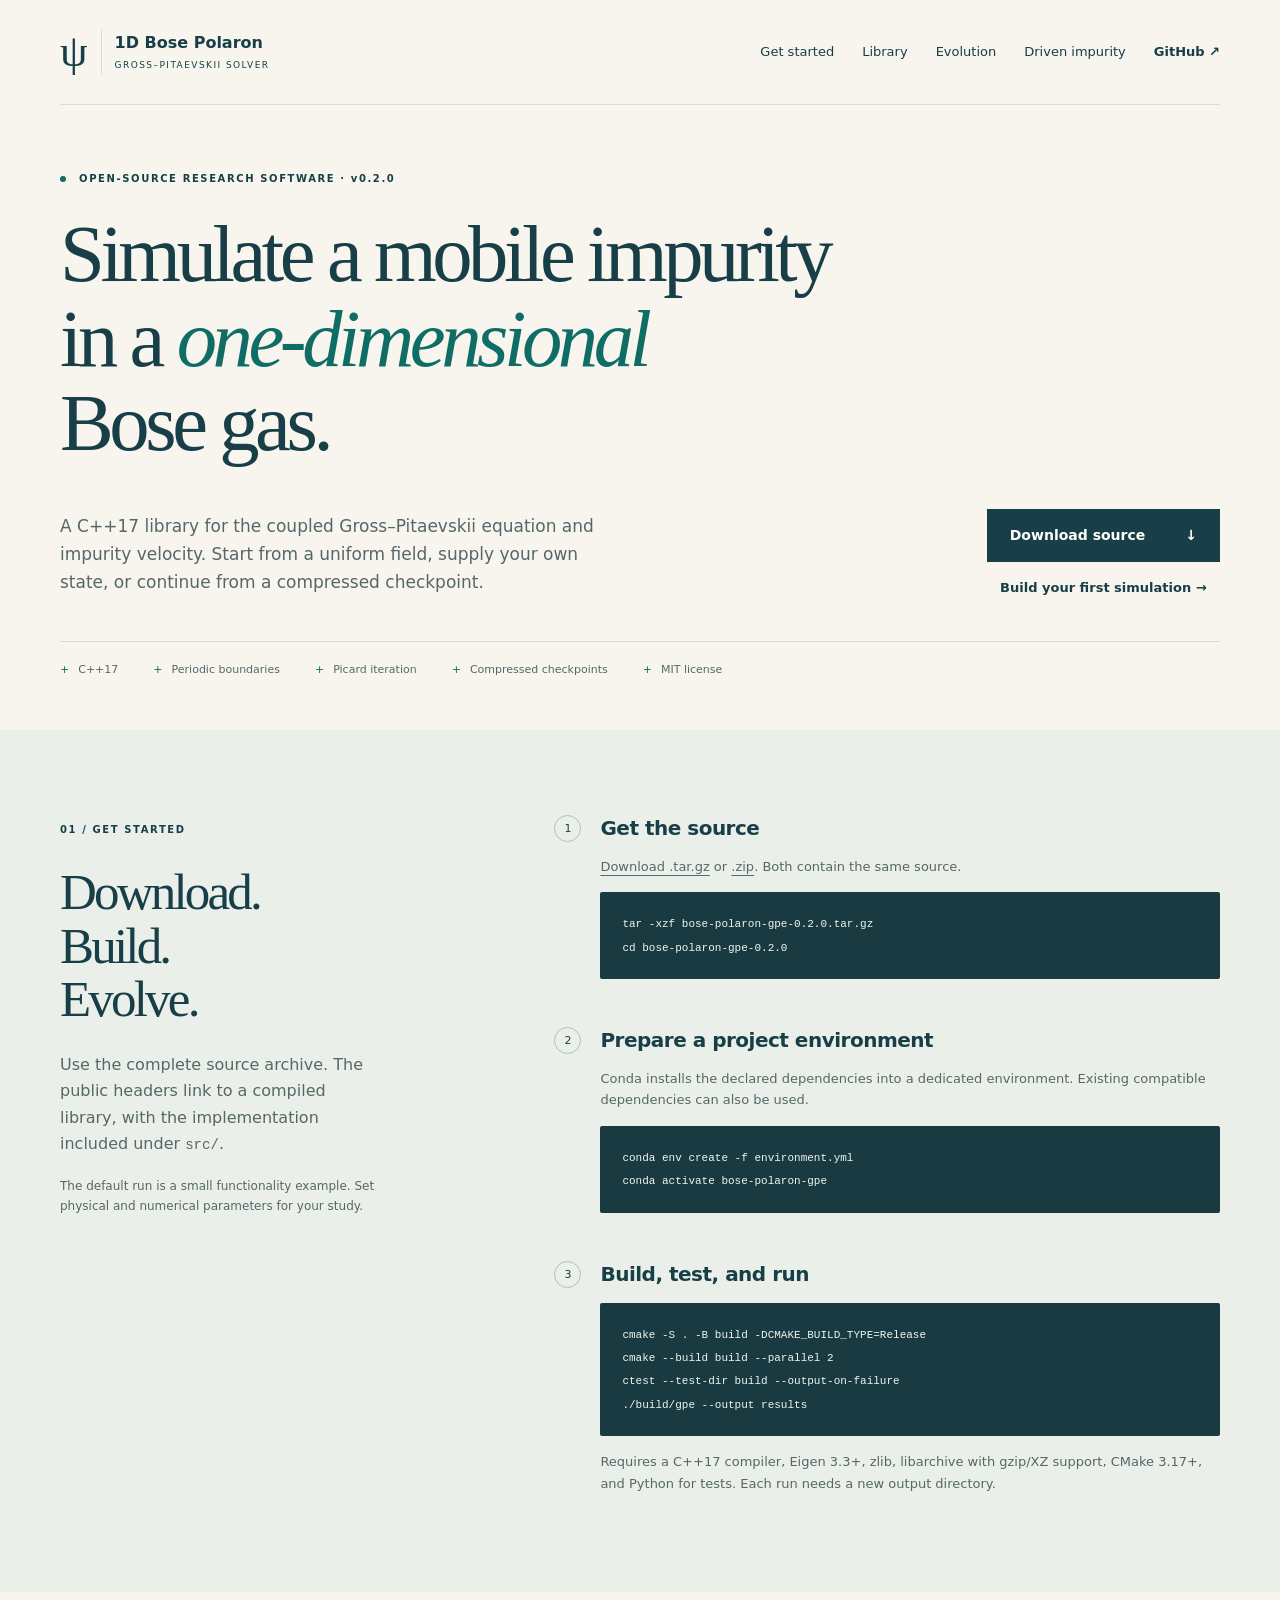
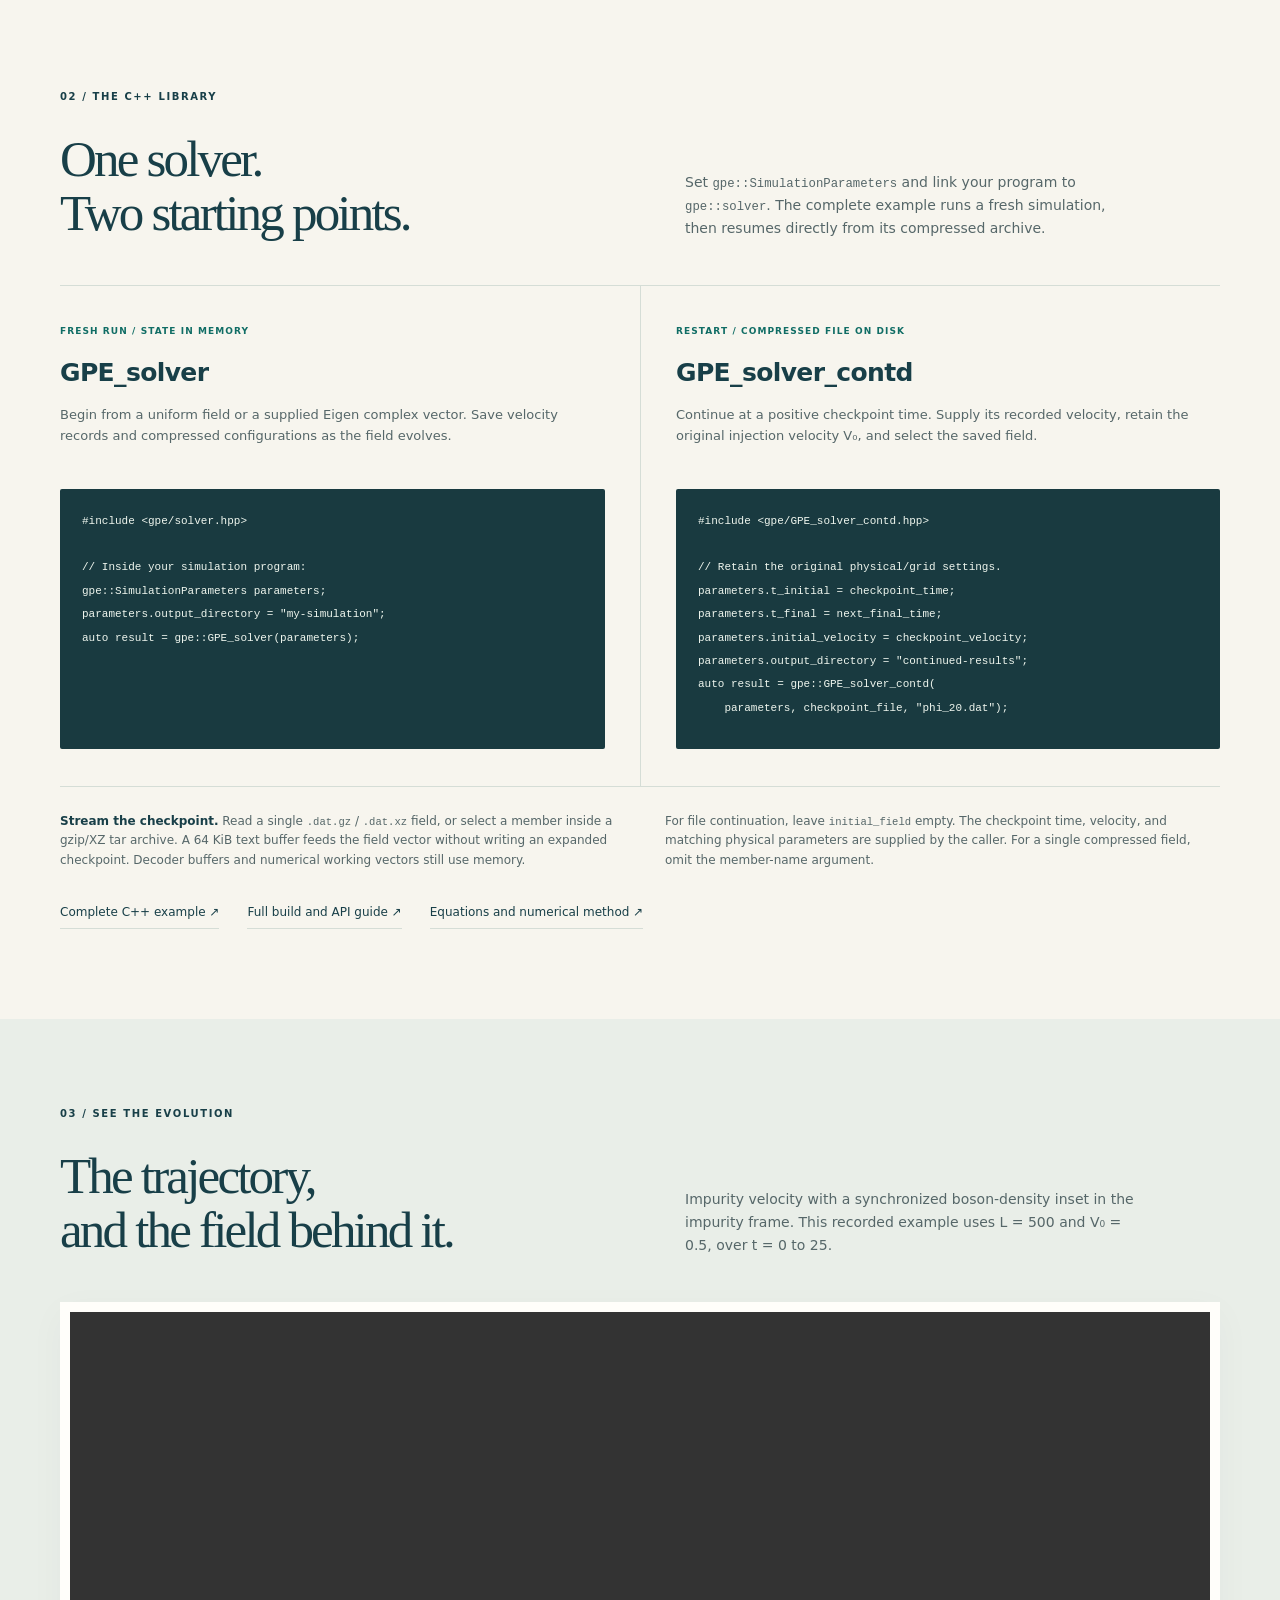
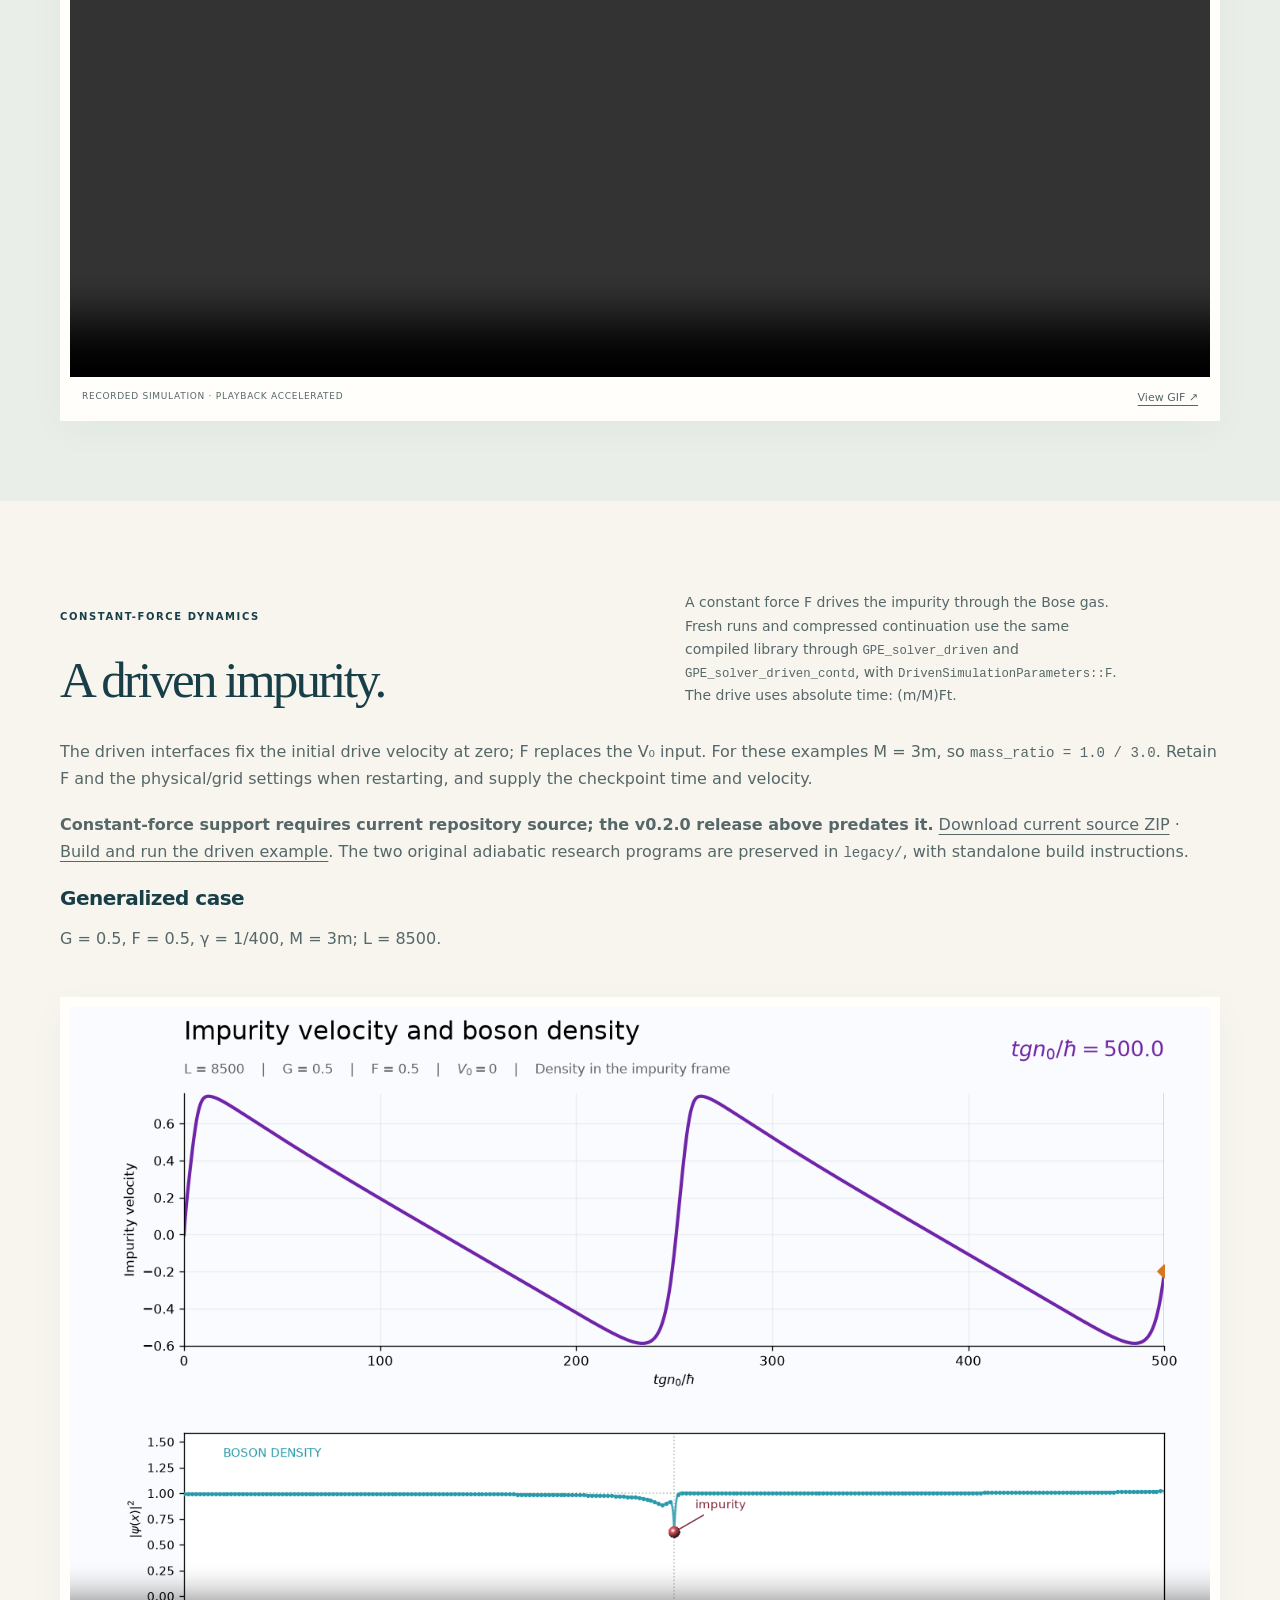
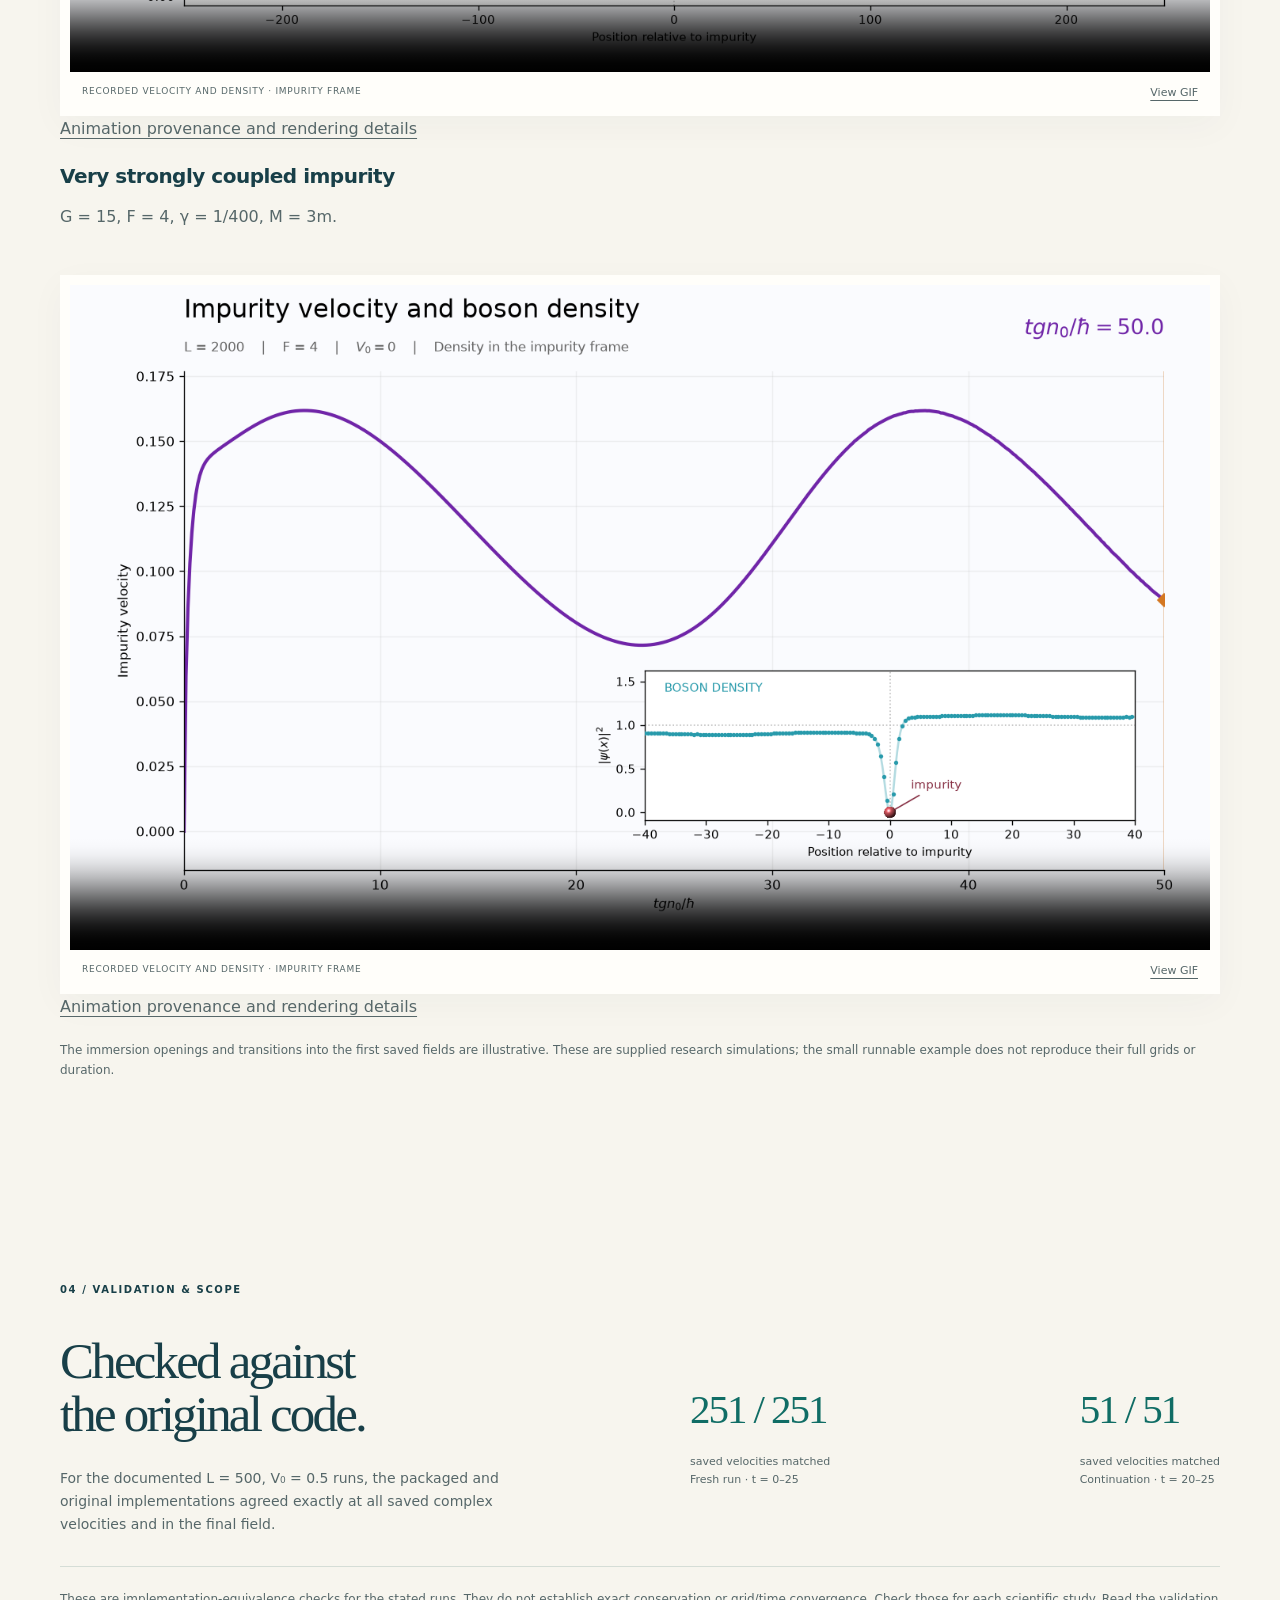
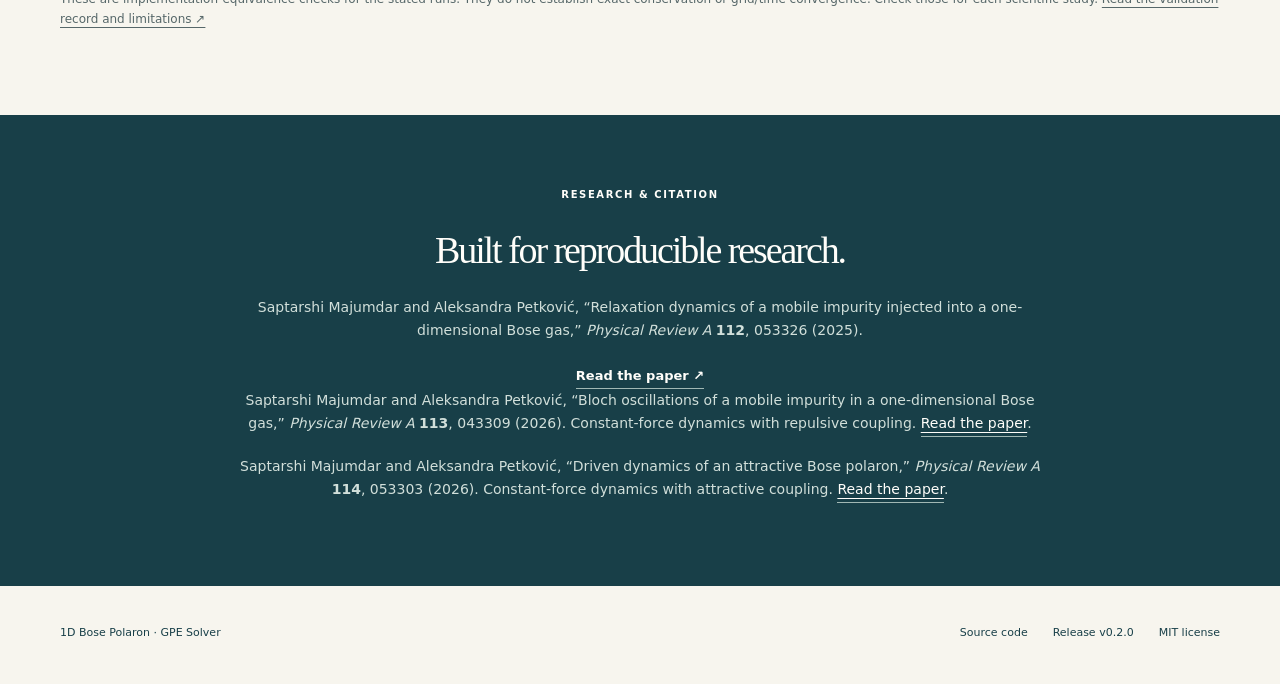
==== commit ad5e9ff2: "Add driven solver interfaces and move original programs to legacy" ====
--- a/docs/index.html
+++ b/docs/index.html
@@ -68,9 +68,9 @@
     </section>
 
     <section class="wrap library-section" id="driven">
-      <div class="section-top"><div><span class="eyebrow">CONSTANT-FORCE DYNAMICS</span><h2>A driven impurity.</h2></div><p>A constant force F drives the impurity through the Bose gas. Fresh runs and compressed continuation use the same library with <code>parameters.force = F</code>. The drive uses absolute time: V₀ + (m/M)Ft.</p></div>
-      <p>Set <code>V₀ = 0</code> for an impurity initially at rest. For these examples M = 3m, so <code>mass_ratio = 1.0 / 3.0</code>. Retain F, V₀ and the physical/grid settings when restarting, and supply the checkpoint time and velocity.</p>
-      <p><strong>Constant-force support requires current repository source; the v0.2.0 release above predates it.</strong> <a href="https://github.com/saptarshi7889/Conservative-Finite-Difference-Method-for-GPE-of-1d-Bose-Polaron/archive/refs/heads/master.zip">Download current source ZIP</a> · <a href="https://github.com/saptarshi7889/Conservative-Finite-Difference-Method-for-GPE-of-1d-Bose-Polaron/blob/master/examples/driven/README.md">Build and run the driven example</a>. The two original adiabatic research programs are also included, with standalone build instructions.</p>
+      <div class="section-top"><div><span class="eyebrow">CONSTANT-FORCE DYNAMICS</span><h2>A driven impurity.</h2></div><p>A constant force F drives the impurity through the Bose gas. Fresh runs and compressed continuation use the same compiled library through <code>GPE_solver_driven</code> and <code>GPE_solver_driven_contd</code>, with <code>DrivenSimulationParameters::F</code>. The drive uses absolute time: (m/M)Ft.</p></div>
+      <p>The driven interfaces fix the initial drive velocity at zero; F replaces the V₀ input. For these examples M = 3m, so <code>mass_ratio = 1.0 / 3.0</code>. Retain F and the physical/grid settings when restarting, and supply the checkpoint time and velocity.</p>
+      <p><strong>Constant-force support requires current repository source; the v0.2.0 release above predates it.</strong> <a href="https://github.com/saptarshi7889/Conservative-Finite-Difference-Method-for-GPE-of-1d-Bose-Polaron/archive/refs/heads/master.zip">Download current source ZIP</a> · <a href="https://github.com/saptarshi7889/Conservative-Finite-Difference-Method-for-GPE-of-1d-Bose-Polaron/blob/master/examples/driven/README.md">Build and run the driven example</a>. The two original adiabatic research programs are preserved in <code>legacy/</code>, with standalone build instructions.</p>
       <h3>Generalized case</h3><p>G = 0.5, F = 0.5, γ = 1/400, M = 3m; L = 8500.</p>
       <figure class="simulation"><video controls muted loop playsinline preload="metadata" poster="media/G05_F05_L8500/velocity_density_animation_preview.png" aria-label="Generalized case: impurity velocity and boson density"><source src="media/G05_F05_L8500/velocity_density_animation.mp4" type="video/mp4"><a href="media/G05_F05_L8500/velocity_density_animation.gif">View animated GIF</a></video><figcaption><span>RECORDED VELOCITY AND DENSITY · IMPURITY FRAME</span><a href="media/G05_F05_L8500/velocity_density_animation.gif">View GIF</a></figcaption></figure>
       <p><a href="https://github.com/saptarshi7889/Conservative-Finite-Difference-Method-for-GPE-of-1d-Bose-Polaron/blob/master/examples/G05_F05_L8500/README.md">Animation provenance and rendering details</a></p>
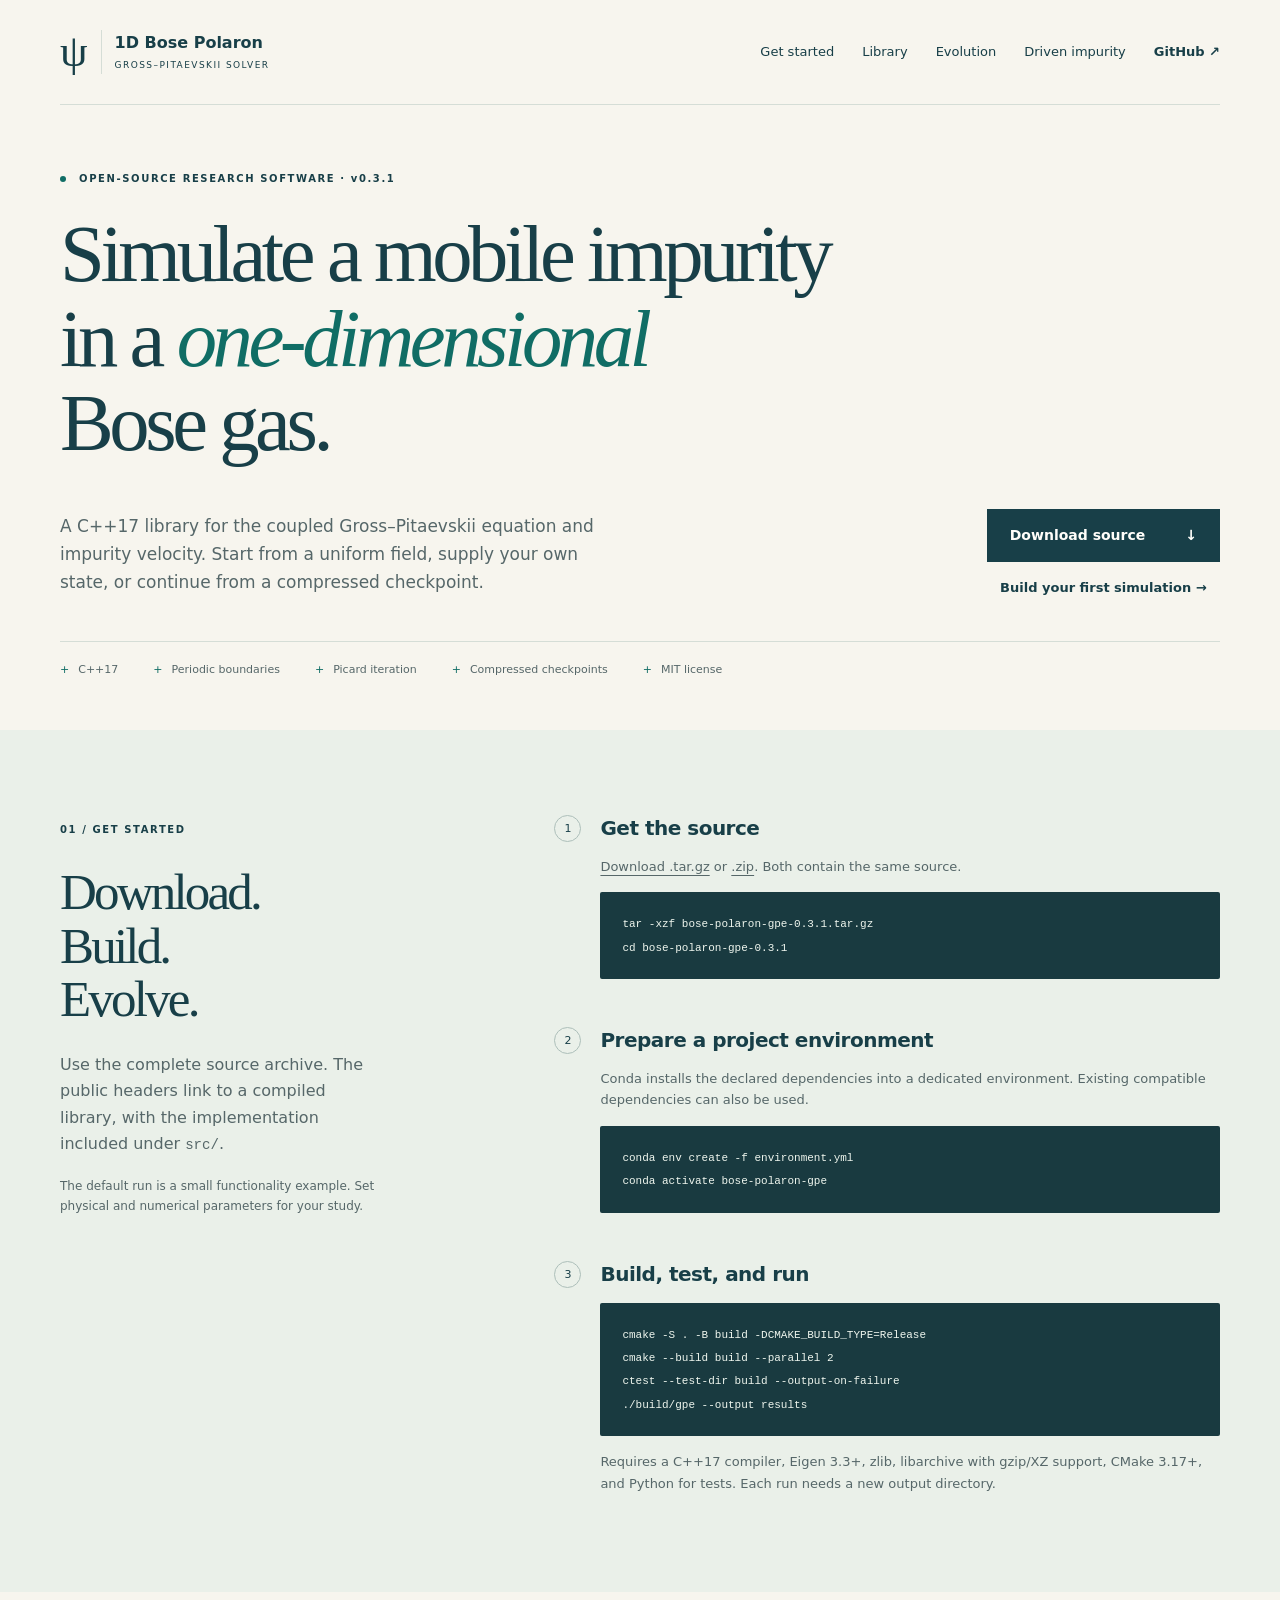
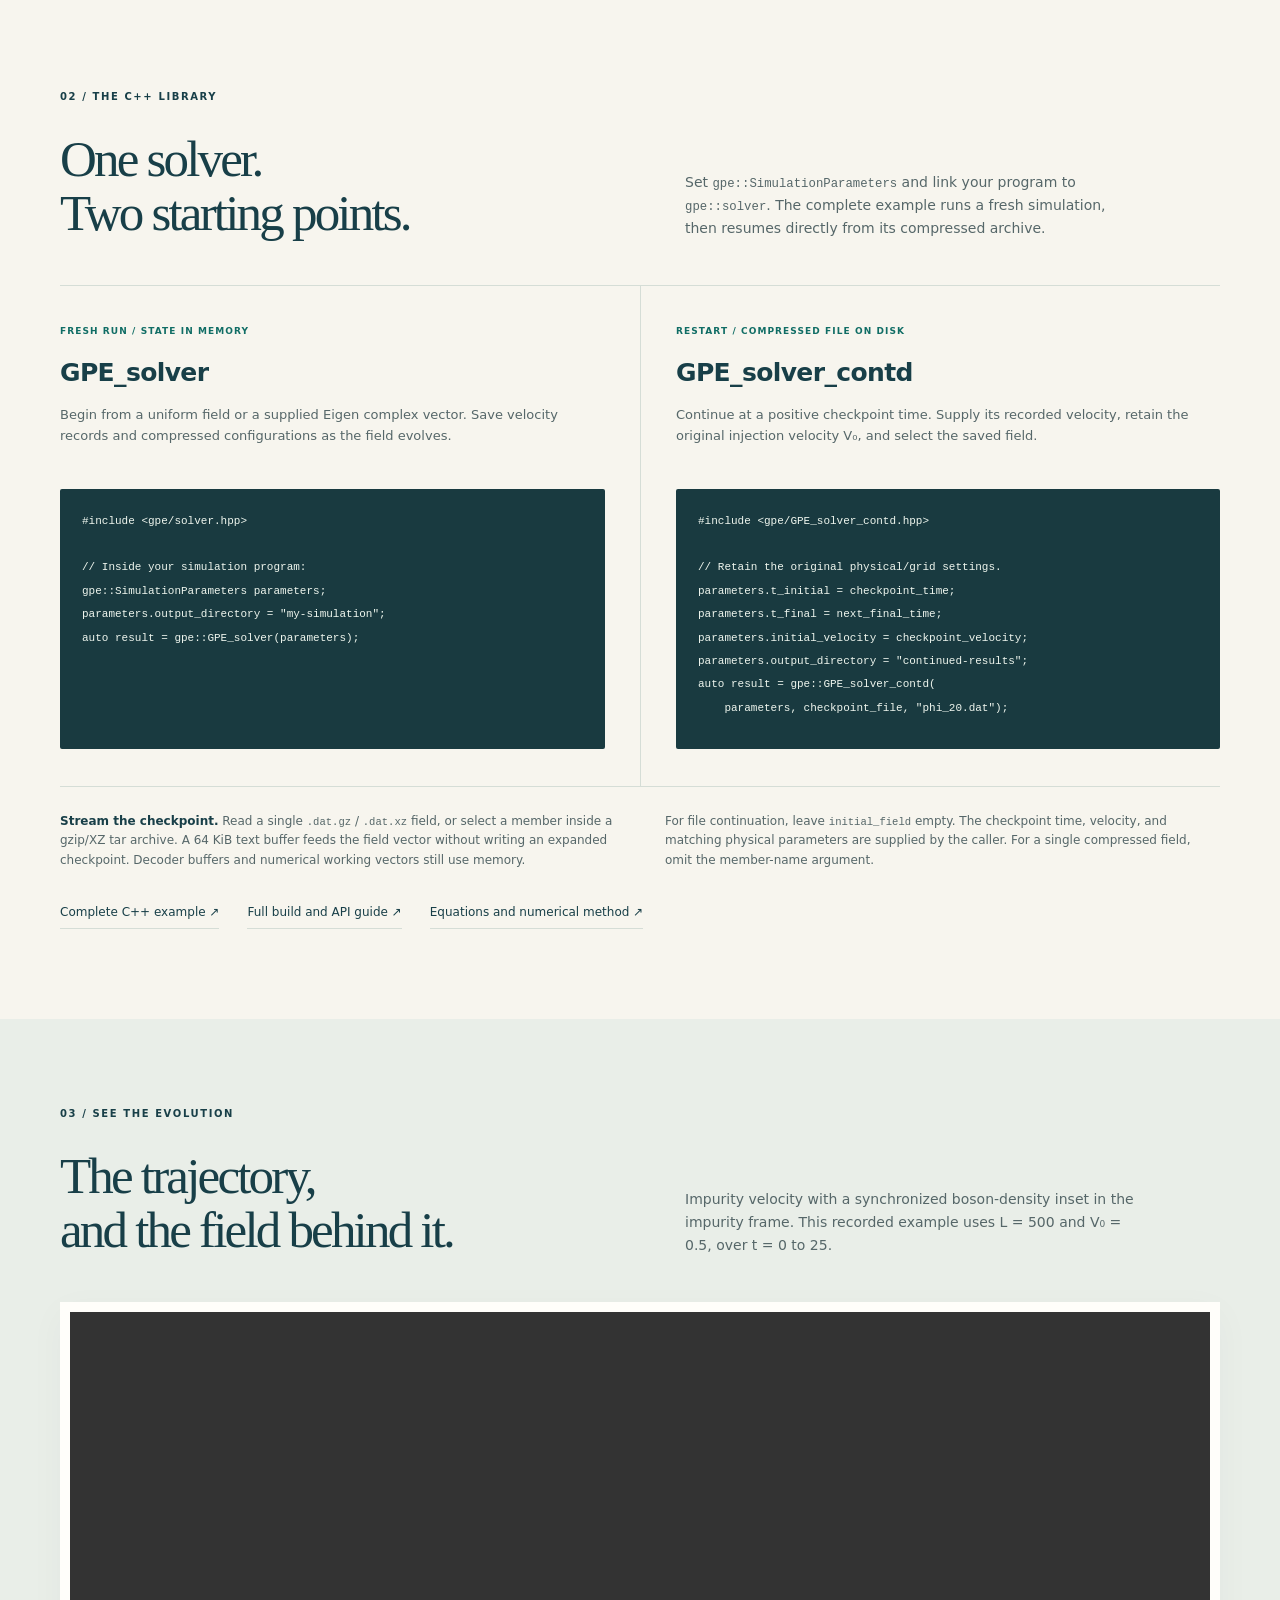
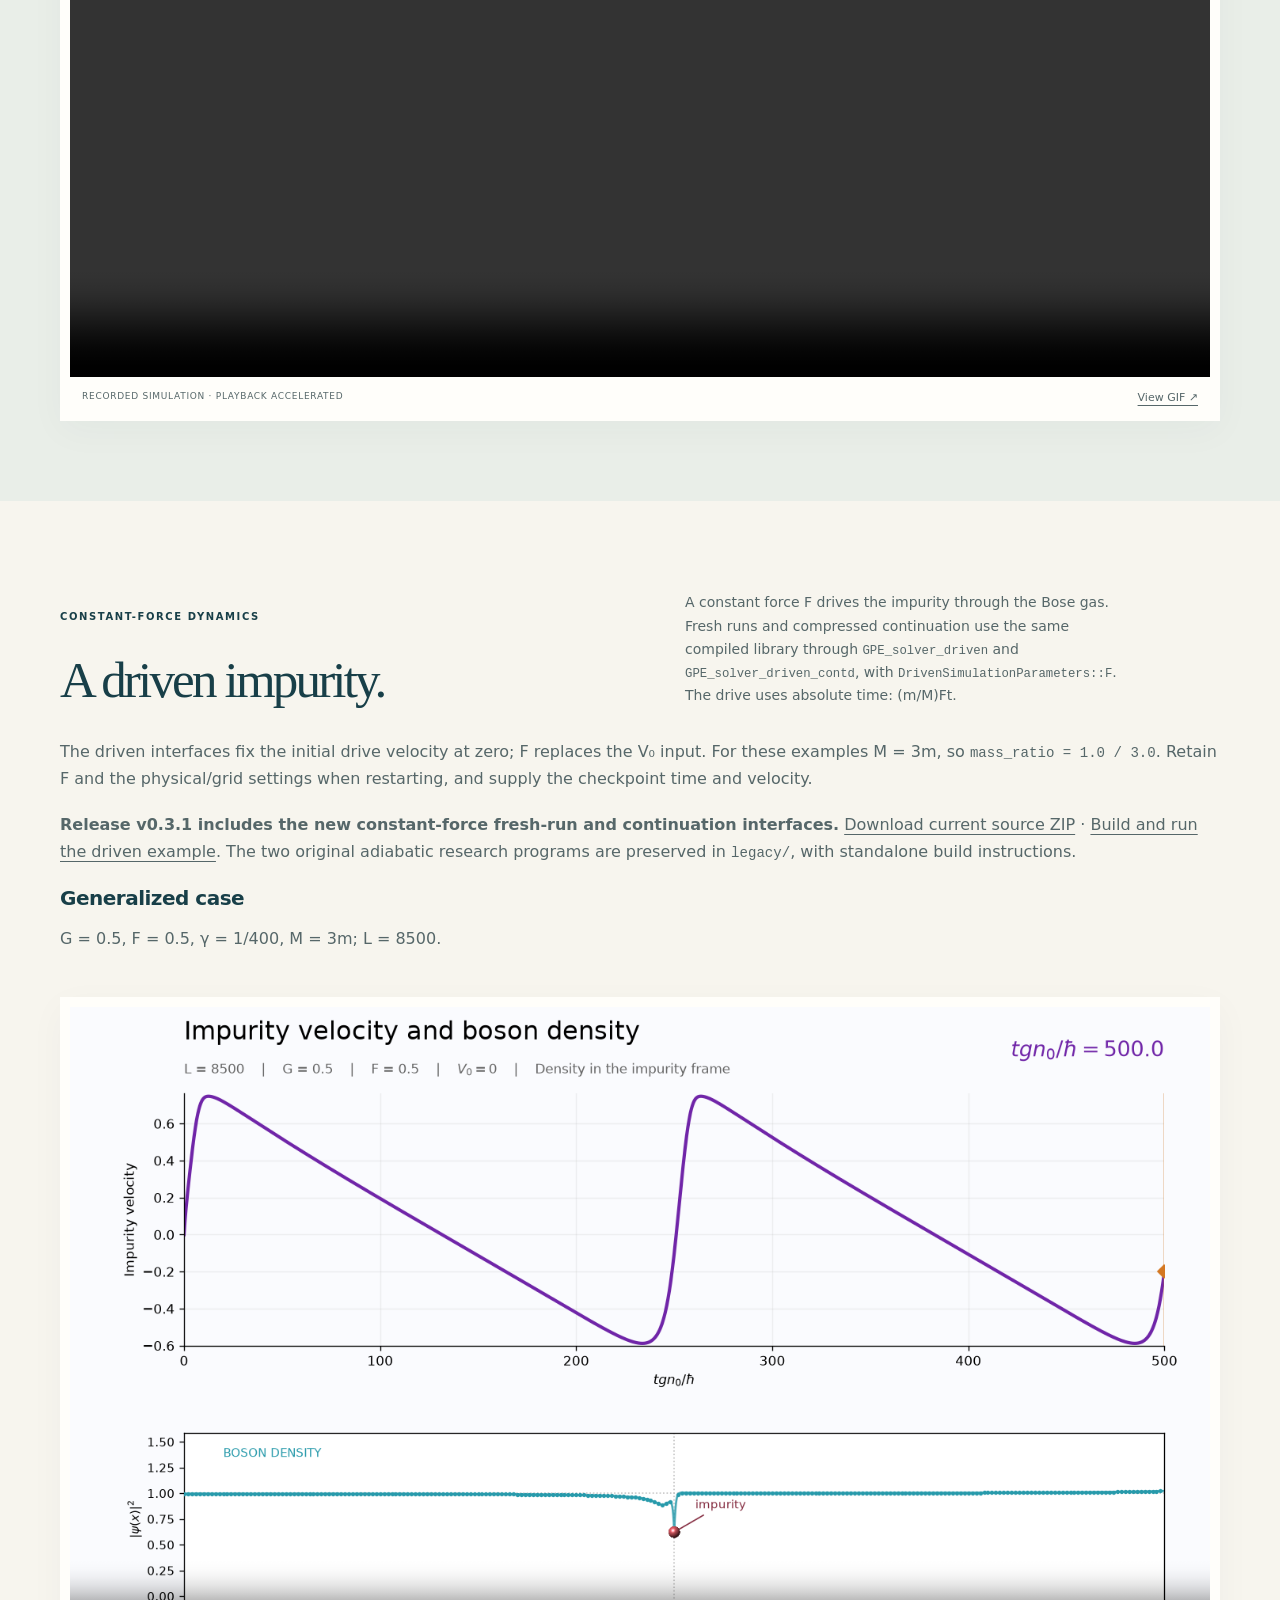
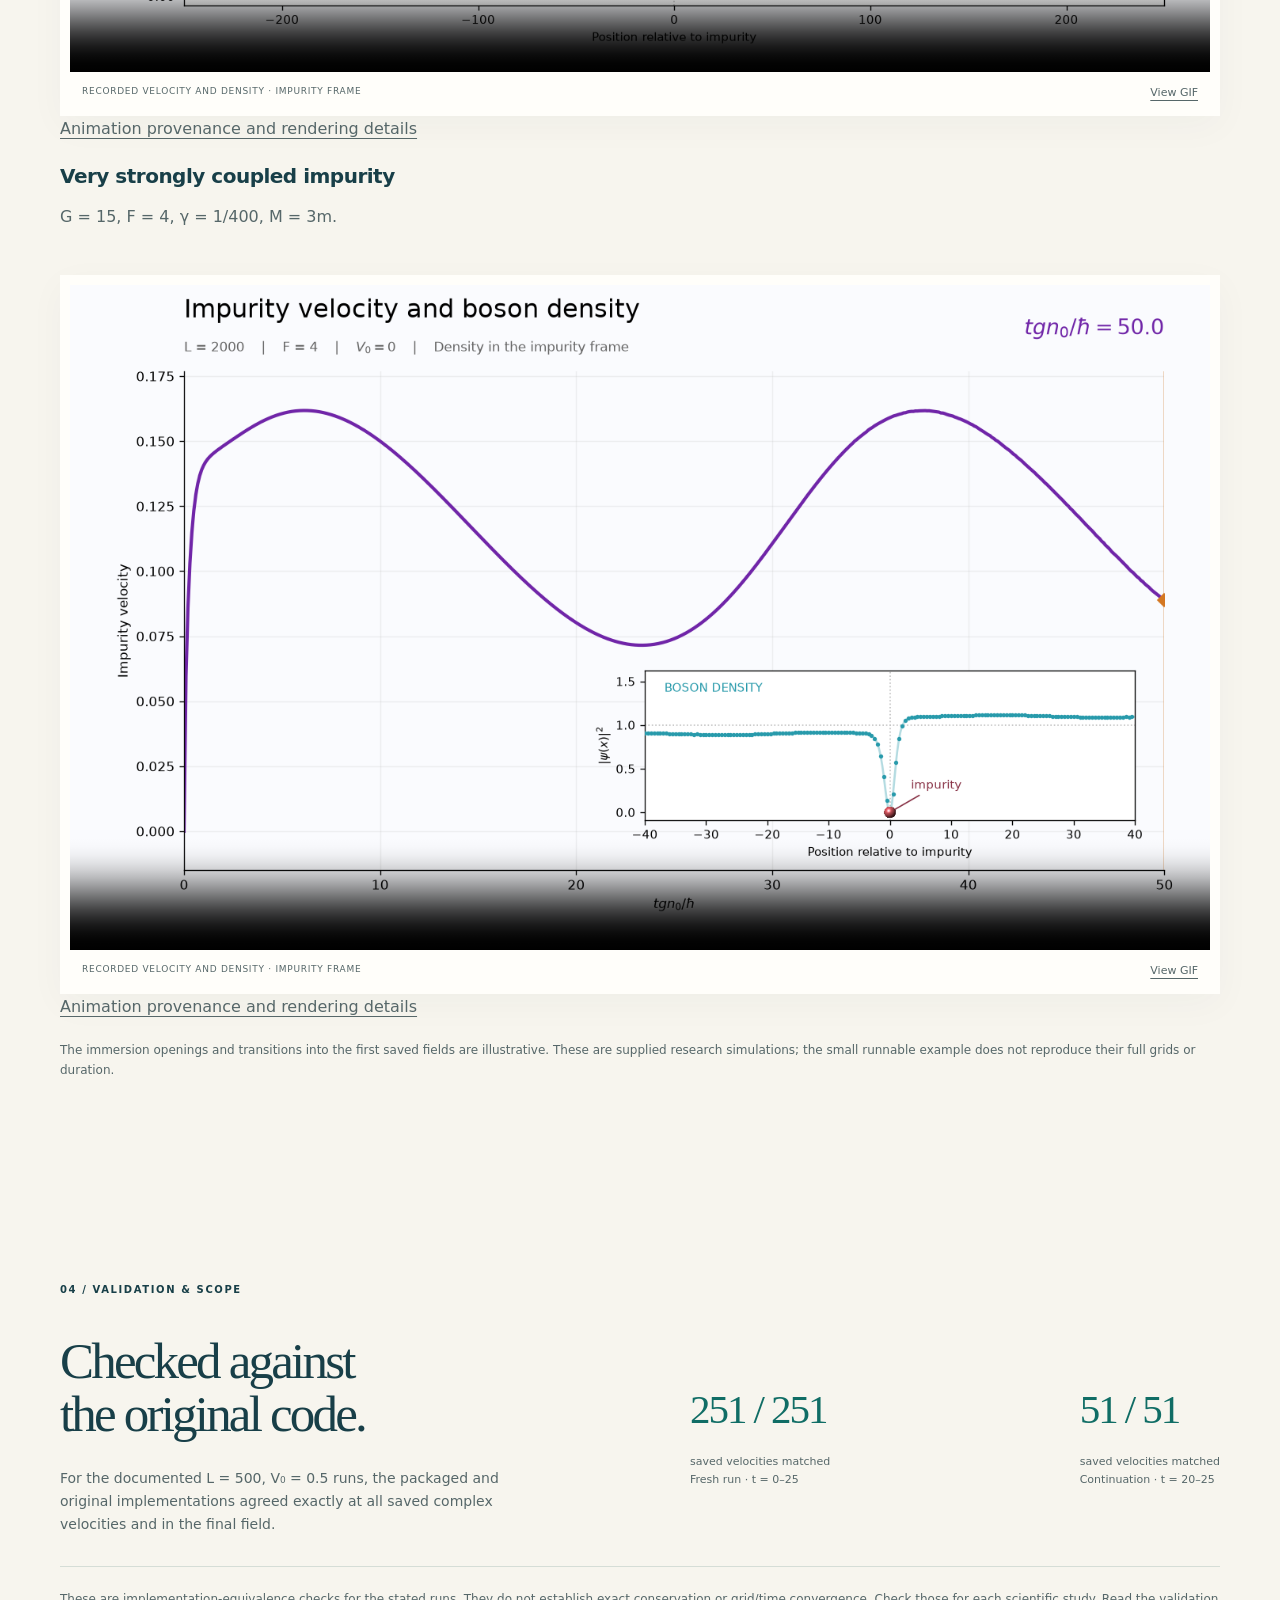
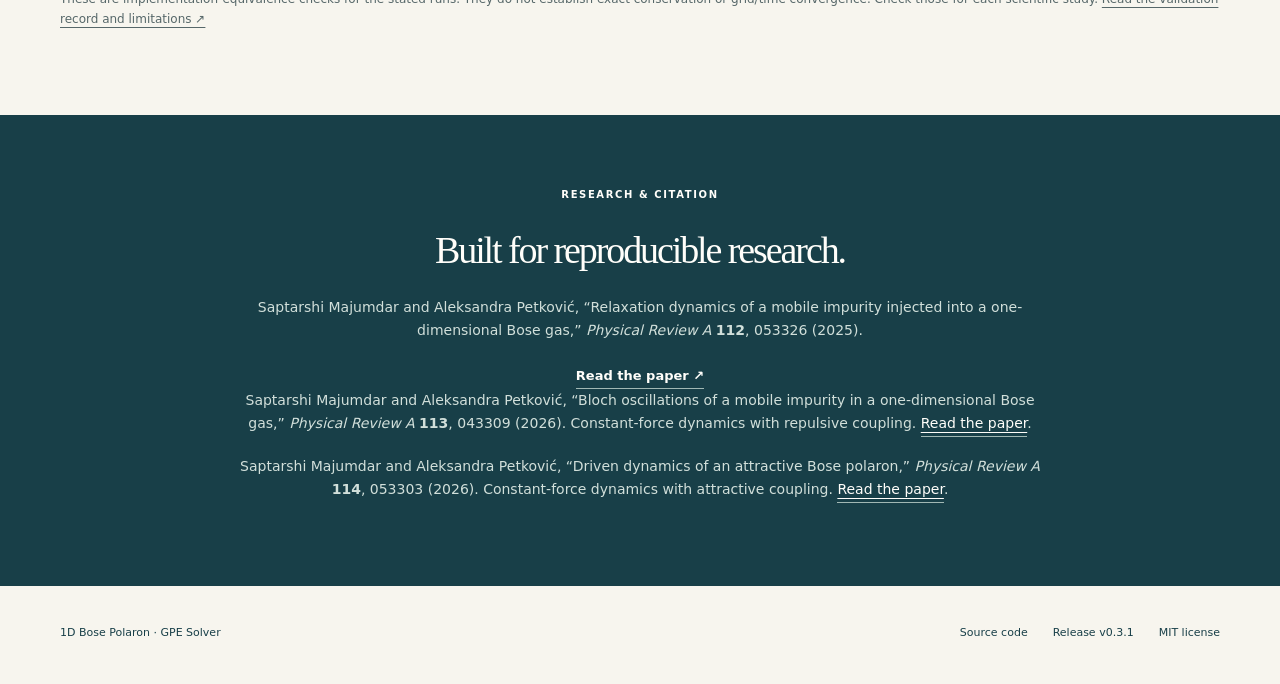
==== commit de537e48: "release: prepare v0.3.1 with driven impurity solvers" ====
--- a/docs/index.html
+++ b/docs/index.html
@@ -16,9 +16,9 @@
   </header>
   <main id="main">
     <section class="hero wrap">
-      <div class="eyebrow"><span class="status-dot"></span> OPEN-SOURCE RESEARCH SOFTWARE · v0.2.0</div>
+      <div class="eyebrow"><span class="status-dot"></span> OPEN-SOURCE RESEARCH SOFTWARE · v0.3.1</div>
       <h1>Simulate a mobile impurity<br> in a <em>one-dimensional</em><br> Bose gas.</h1>
-      <div class="hero-bottom"><p>A C++17 library for the coupled Gross–Pitaevskii equation and impurity velocity. Start from a uniform field, supply your own state, or continue from a compressed checkpoint.</p><div class="hero-actions"><a class="button primary" href="https://github.com/saptarshi7889/Conservative-Finite-Difference-Method-for-GPE-of-1d-Bose-Polaron/releases/download/v0.2.0/bose-polaron-gpe-0.2.0.tar.gz">Download source <span aria-hidden="true">↓</span></a><a class="text-link" href="#start">Build your first simulation <span aria-hidden="true">→</span></a></div></div>
+      <div class="hero-bottom"><p>A C++17 library for the coupled Gross–Pitaevskii equation and impurity velocity. Start from a uniform field, supply your own state, or continue from a compressed checkpoint.</p><div class="hero-actions"><a class="button primary" href="https://github.com/saptarshi7889/Conservative-Finite-Difference-Method-for-GPE-of-1d-Bose-Polaron/releases/download/v0.3.1/bose-polaron-gpe-0.3.1.tar.gz">Download source <span aria-hidden="true">↓</span></a><a class="text-link" href="#start">Build your first simulation <span aria-hidden="true">→</span></a></div></div>
       <div class="specs"><span>C++17</span><span>Periodic boundaries</span><span>Picard iteration</span><span>Compressed checkpoints</span><span>MIT license</span></div>
     </section>
 
@@ -26,8 +26,8 @@
       <div class="wrap split">
         <div class="section-intro"><span class="eyebrow">01 / GET STARTED</span><h2>Download.<br> Build.<br> Evolve.</h2><p>Use the complete source archive. The public headers link to a compiled library, with the implementation included under <code>src/</code>.</p><p class="small">The default run is a small functionality example. Set physical and numerical parameters for your study.</p></div>
         <div class="steps">
-          <article class="step"><span class="step-number">1</span><div><h3>Get the source</h3><p><a href="https://github.com/saptarshi7889/Conservative-Finite-Difference-Method-for-GPE-of-1d-Bose-Polaron/releases/download/v0.2.0/bose-polaron-gpe-0.2.0.tar.gz">Download .tar.gz</a> or <a href="https://github.com/saptarshi7889/Conservative-Finite-Difference-Method-for-GPE-of-1d-Bose-Polaron/releases/download/v0.2.0/bose-polaron-gpe-0.2.0.zip">.zip</a>. Both contain the same source.</p><pre><code>tar -xzf bose-polaron-gpe-0.2.0.tar.gz
-cd bose-polaron-gpe-0.2.0</code></pre></div></article>
+          <article class="step"><span class="step-number">1</span><div><h3>Get the source</h3><p><a href="https://github.com/saptarshi7889/Conservative-Finite-Difference-Method-for-GPE-of-1d-Bose-Polaron/releases/download/v0.3.1/bose-polaron-gpe-0.3.1.tar.gz">Download .tar.gz</a> or <a href="https://github.com/saptarshi7889/Conservative-Finite-Difference-Method-for-GPE-of-1d-Bose-Polaron/releases/download/v0.3.1/bose-polaron-gpe-0.3.1.zip">.zip</a>. Both contain the same source.</p><pre><code>tar -xzf bose-polaron-gpe-0.3.1.tar.gz
+cd bose-polaron-gpe-0.3.1</code></pre></div></article>
           <article class="step"><span class="step-number">2</span><div><h3>Prepare a project environment</h3><p>Conda installs the declared dependencies into a dedicated environment. Existing compatible dependencies can also be used.</p><pre><code>conda env create -f environment.yml
 conda activate bose-polaron-gpe</code></pre></div></article>
           <article class="step"><span class="step-number">3</span><div><h3>Build, test, and run</h3><pre><code>cmake -S . -B build -DCMAKE_BUILD_TYPE=Release
@@ -70,7 +70,7 @@
     <section class="wrap library-section" id="driven">
       <div class="section-top"><div><span class="eyebrow">CONSTANT-FORCE DYNAMICS</span><h2>A driven impurity.</h2></div><p>A constant force F drives the impurity through the Bose gas. Fresh runs and compressed continuation use the same compiled library through <code>GPE_solver_driven</code> and <code>GPE_solver_driven_contd</code>, with <code>DrivenSimulationParameters::F</code>. The drive uses absolute time: (m/M)Ft.</p></div>
       <p>The driven interfaces fix the initial drive velocity at zero; F replaces the V₀ input. For these examples M = 3m, so <code>mass_ratio = 1.0 / 3.0</code>. Retain F and the physical/grid settings when restarting, and supply the checkpoint time and velocity.</p>
-      <p><strong>Constant-force support requires current repository source; the v0.2.0 release above predates it.</strong> <a href="https://github.com/saptarshi7889/Conservative-Finite-Difference-Method-for-GPE-of-1d-Bose-Polaron/archive/refs/heads/master.zip">Download current source ZIP</a> · <a href="https://github.com/saptarshi7889/Conservative-Finite-Difference-Method-for-GPE-of-1d-Bose-Polaron/blob/master/examples/driven/README.md">Build and run the driven example</a>. The two original adiabatic research programs are preserved in <code>legacy/</code>, with standalone build instructions.</p>
+      <p><strong>Release v0.3.1 includes the new constant-force fresh-run and continuation interfaces.</strong> <a href="https://github.com/saptarshi7889/Conservative-Finite-Difference-Method-for-GPE-of-1d-Bose-Polaron/archive/refs/heads/master.zip">Download current source ZIP</a> · <a href="https://github.com/saptarshi7889/Conservative-Finite-Difference-Method-for-GPE-of-1d-Bose-Polaron/blob/master/examples/driven/README.md">Build and run the driven example</a>. The two original adiabatic research programs are preserved in <code>legacy/</code>, with standalone build instructions.</p>
       <h3>Generalized case</h3><p>G = 0.5, F = 0.5, γ = 1/400, M = 3m; L = 8500.</p>
       <figure class="simulation"><video controls muted loop playsinline preload="metadata" poster="media/G05_F05_L8500/velocity_density_animation_preview.png" aria-label="Generalized case: impurity velocity and boson density"><source src="media/G05_F05_L8500/velocity_density_animation.mp4" type="video/mp4"><a href="media/G05_F05_L8500/velocity_density_animation.gif">View animated GIF</a></video><figcaption><span>RECORDED VELOCITY AND DENSITY · IMPURITY FRAME</span><a href="media/G05_F05_L8500/velocity_density_animation.gif">View GIF</a></figcaption></figure>
       <p><a href="https://github.com/saptarshi7889/Conservative-Finite-Difference-Method-for-GPE-of-1d-Bose-Polaron/blob/master/examples/G05_F05_L8500/README.md">Animation provenance and rendering details</a></p>
@@ -84,6 +84,6 @@
 
     <section class="citation-section"><div class="wrap citation"><span class="eyebrow">RESEARCH &amp; CITATION</span><h2>Built for reproducible research.</h2><p>Saptarshi Majumdar and Aleksandra Petković, “Relaxation dynamics of a mobile impurity injected into a one-dimensional Bose gas,” <em>Physical Review A</em> <strong>112</strong>, 053326 (2025).</p><a class="text-link" href="https://doi.org/10.1103/tgl5-rdn5">Read the paper <span aria-hidden="true">↗</span></a><p>Saptarshi Majumdar and Aleksandra Petković, “Bloch oscillations of a mobile impurity in a one-dimensional Bose gas,” <em>Physical Review A</em> <strong>113</strong>, 043309 (2026). Constant-force dynamics with repulsive coupling. <a href="https://journals.aps.org/pra/abstract/10.1103/bfcg-m2tw">Read the paper</a>.</p><p>Saptarshi Majumdar and Aleksandra Petković, “Driven dynamics of an attractive Bose polaron,” <em>Physical Review A</em> <strong>114</strong>, 053303 (2026). Constant-force dynamics with attractive coupling. <a href="https://journals.aps.org/pra/abstract/10.1103/t36j-gd59">Read the paper</a>.</p></div></section>
   </main>
-  <footer class="wrap footer"><span>1D Bose Polaron · GPE Solver</span><div><a href="https://github.com/saptarshi7889/Conservative-Finite-Difference-Method-for-GPE-of-1d-Bose-Polaron">Source code</a><a href="https://github.com/saptarshi7889/Conservative-Finite-Difference-Method-for-GPE-of-1d-Bose-Polaron/releases/tag/v0.2.0">Release v0.2.0</a><a href="https://github.com/saptarshi7889/Conservative-Finite-Difference-Method-for-GPE-of-1d-Bose-Polaron/blob/master/LICENSE">MIT license</a></div></footer>
+  <footer class="wrap footer"><span>1D Bose Polaron · GPE Solver</span><div><a href="https://github.com/saptarshi7889/Conservative-Finite-Difference-Method-for-GPE-of-1d-Bose-Polaron">Source code</a><a href="https://github.com/saptarshi7889/Conservative-Finite-Difference-Method-for-GPE-of-1d-Bose-Polaron/releases/tag/v0.3.1">Release v0.3.1</a><a href="https://github.com/saptarshi7889/Conservative-Finite-Difference-Method-for-GPE-of-1d-Bose-Polaron/blob/master/LICENSE">MIT license</a></div></footer>
 </body>
 </html>
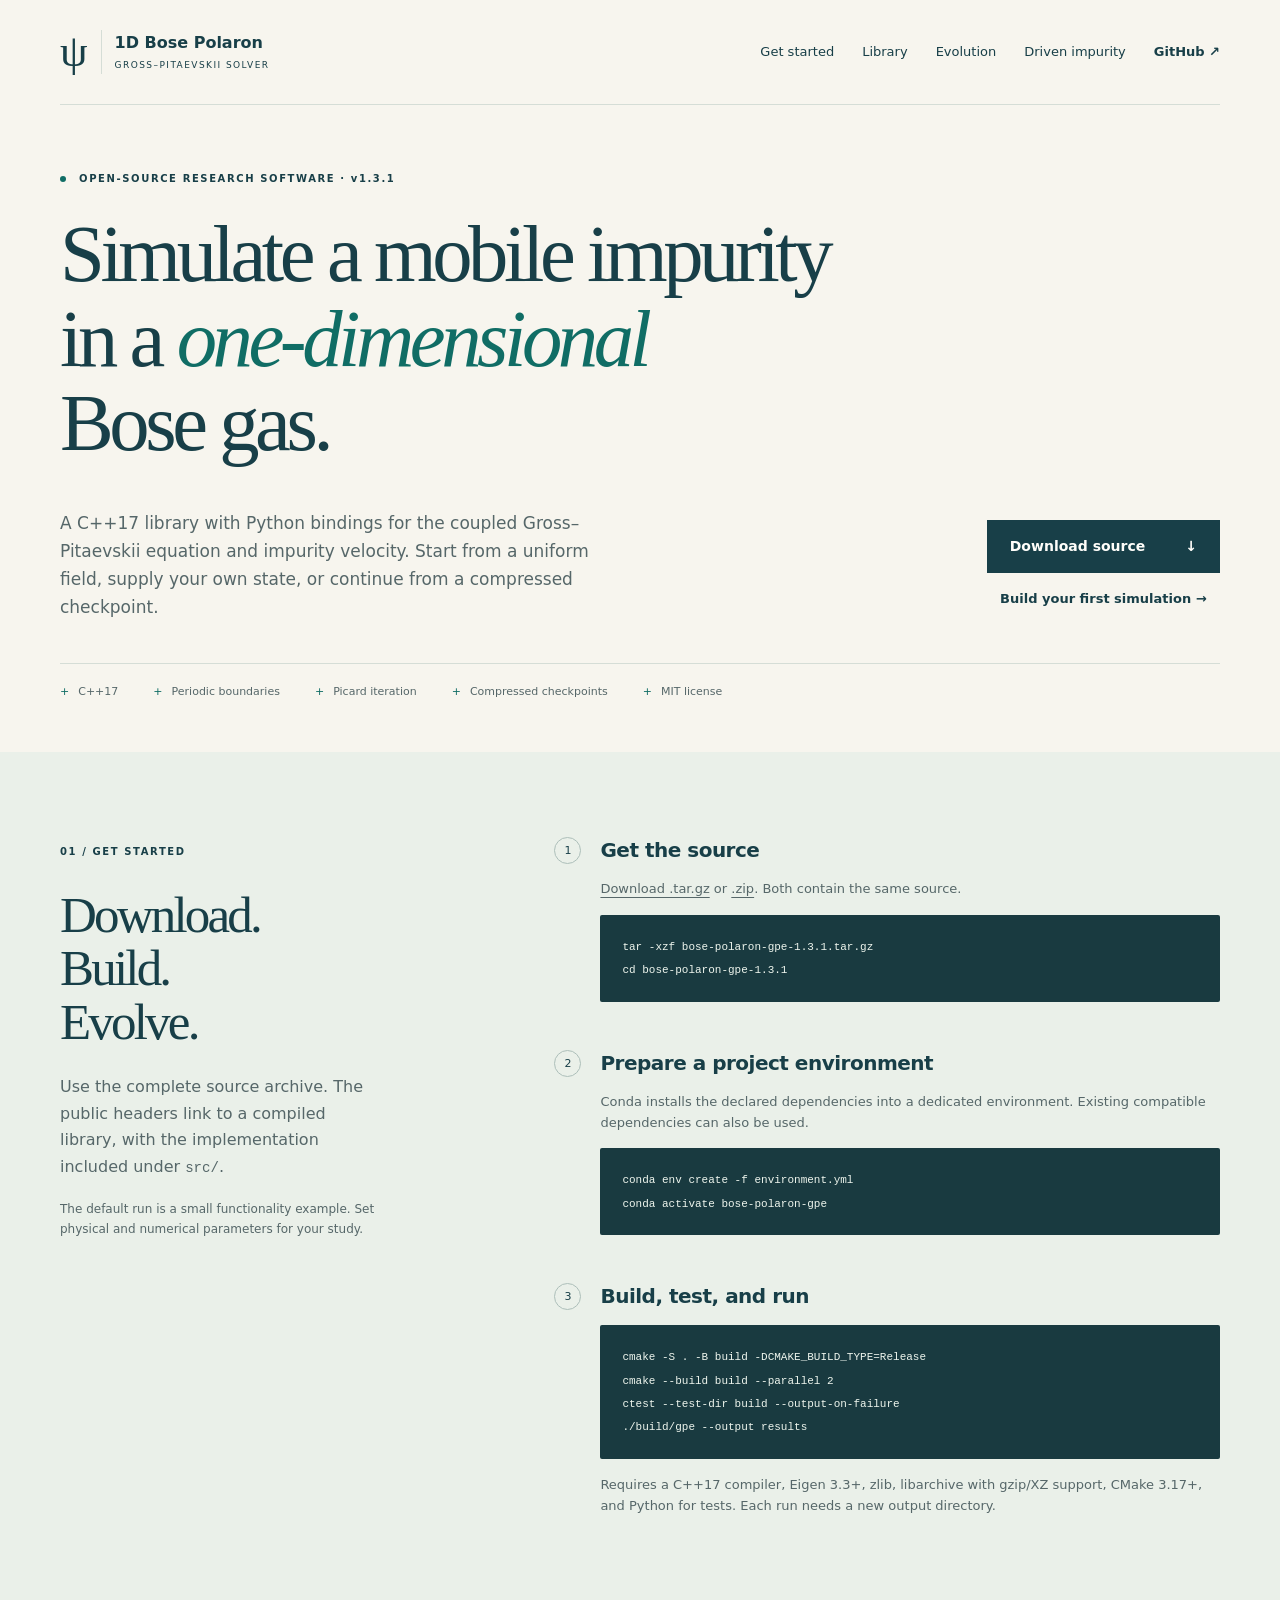
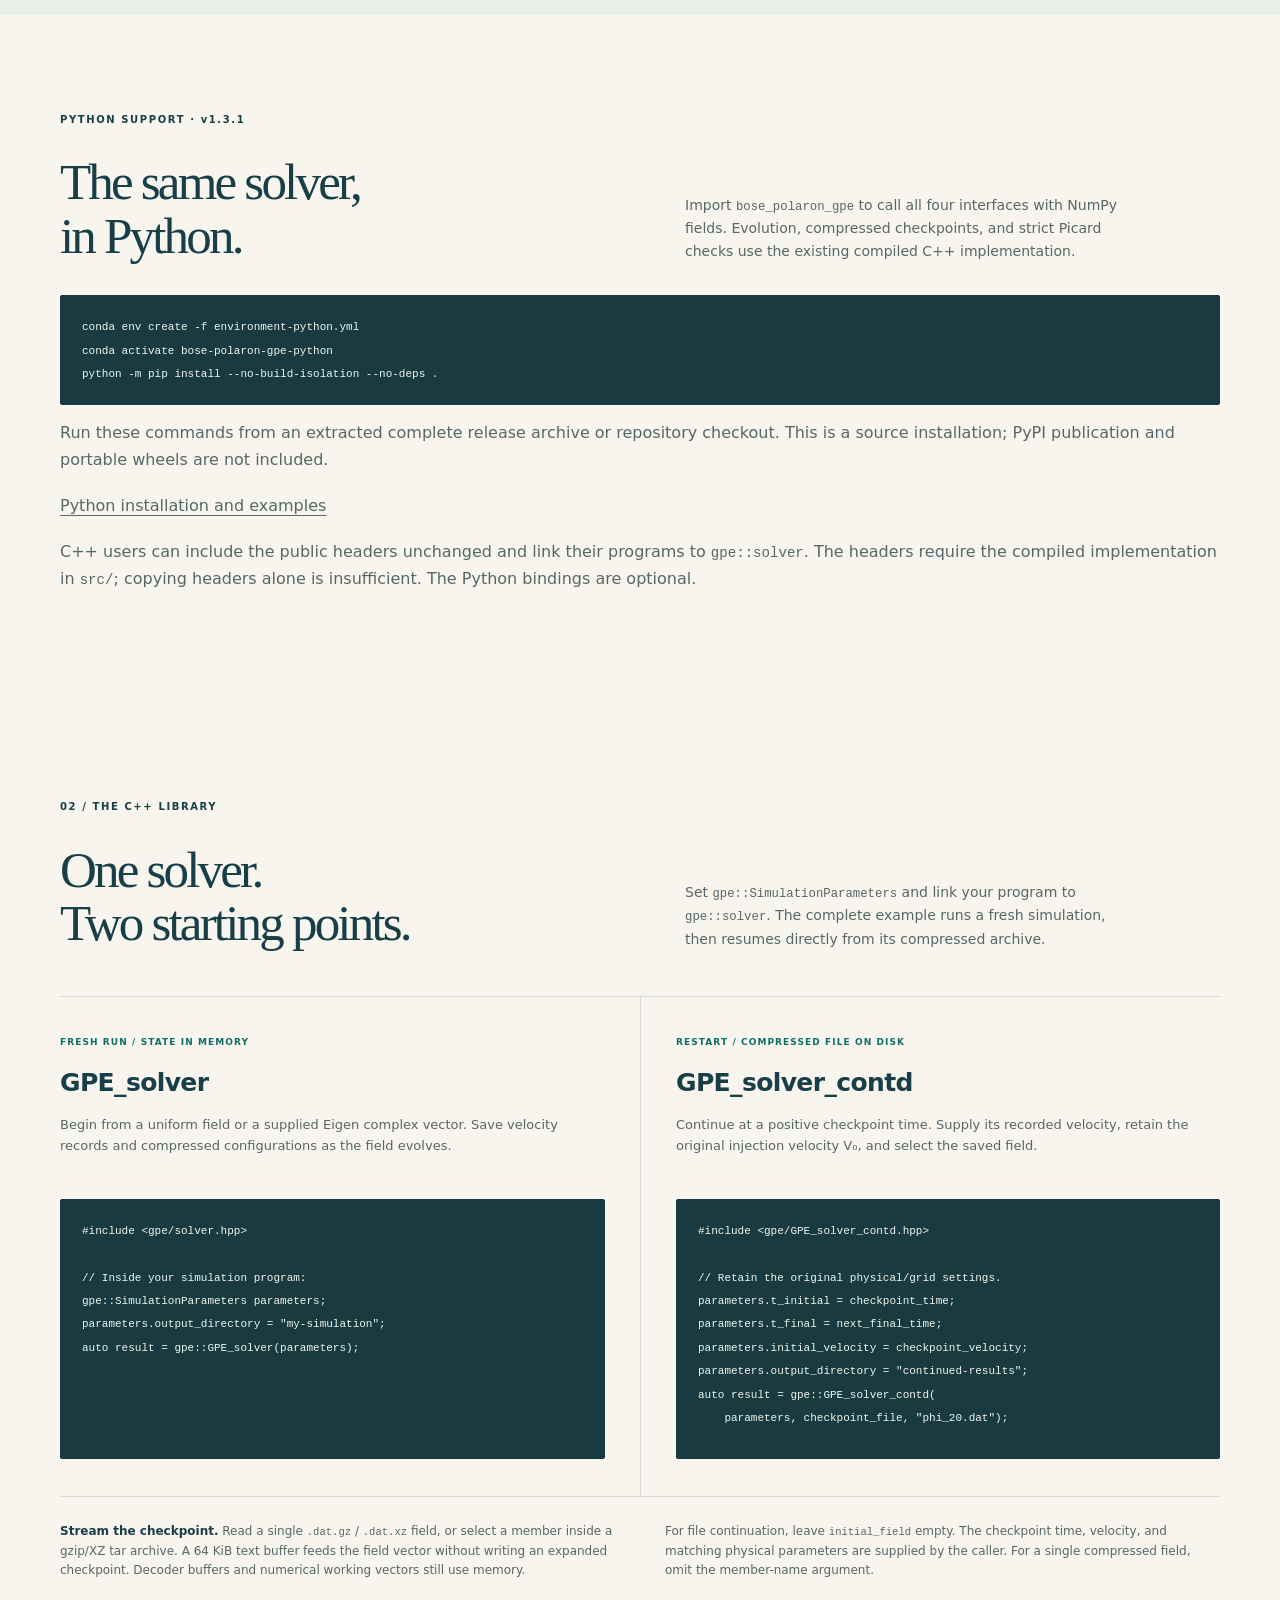
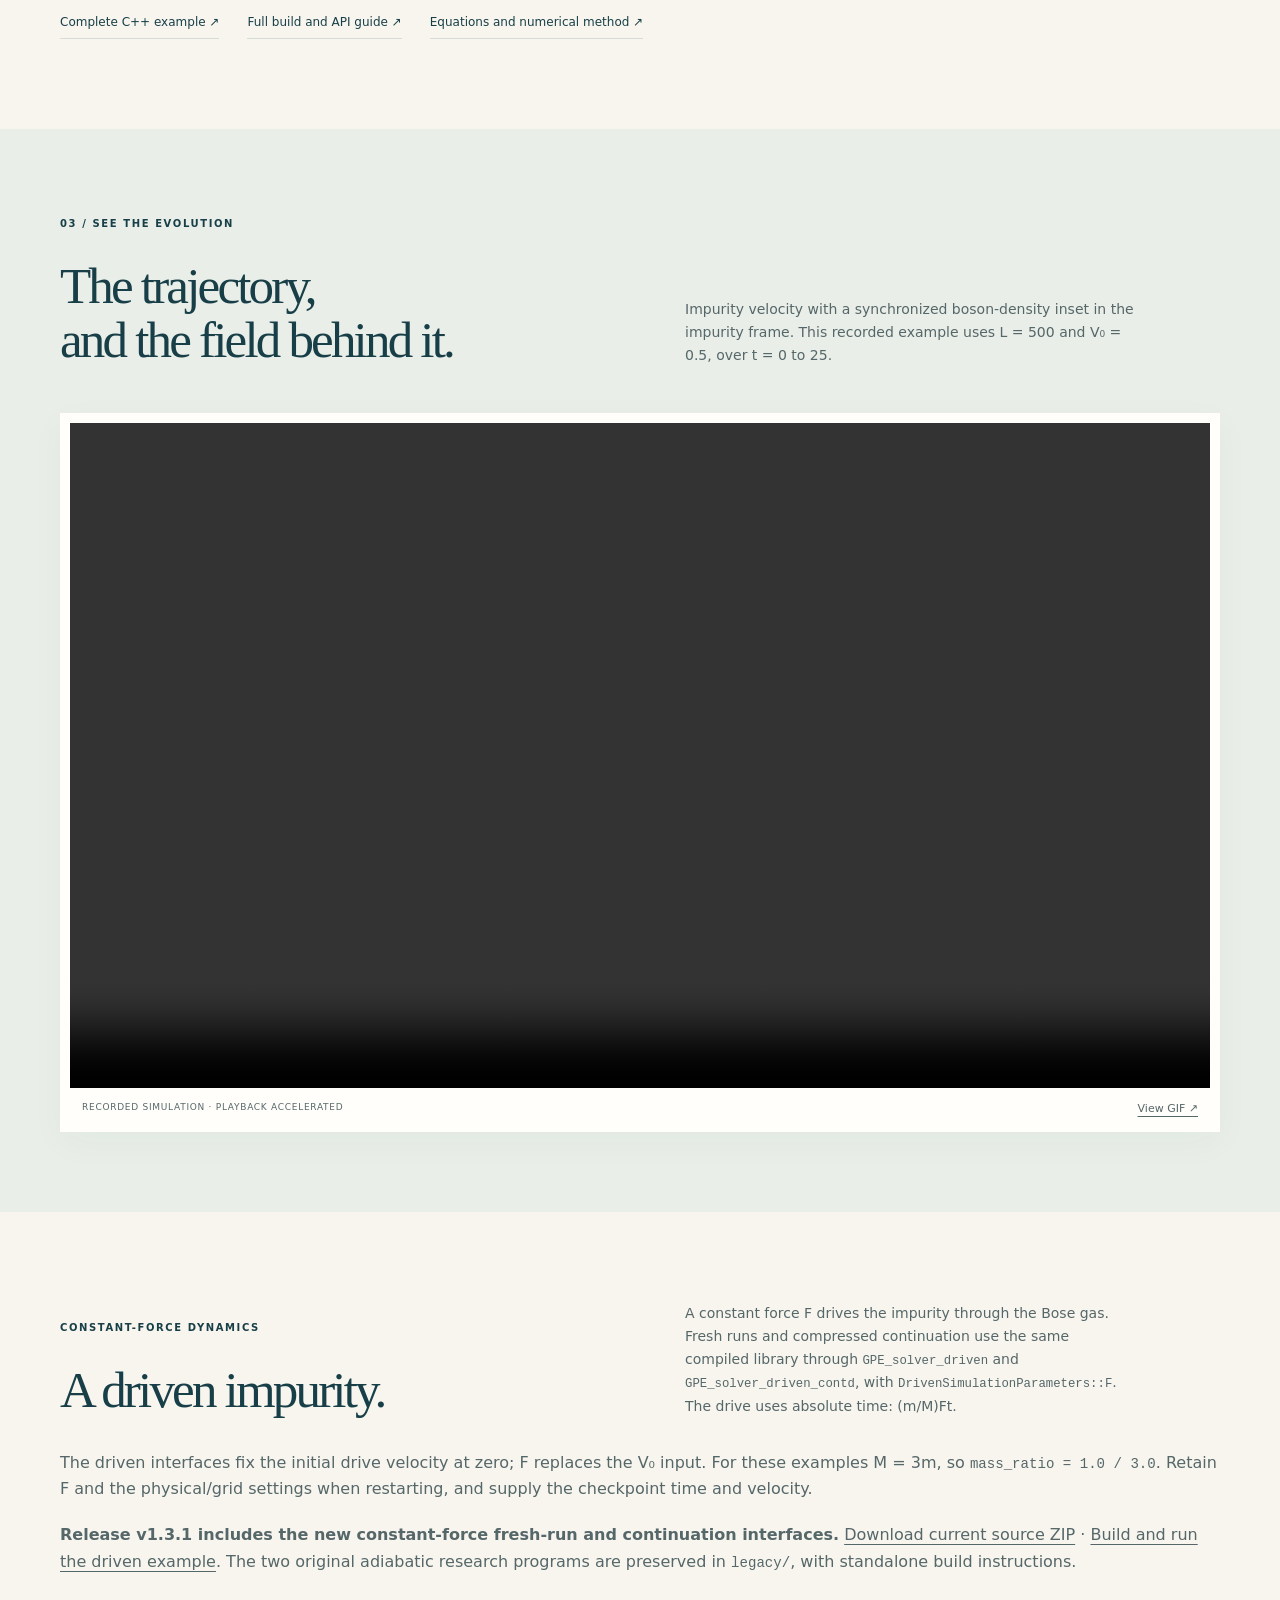
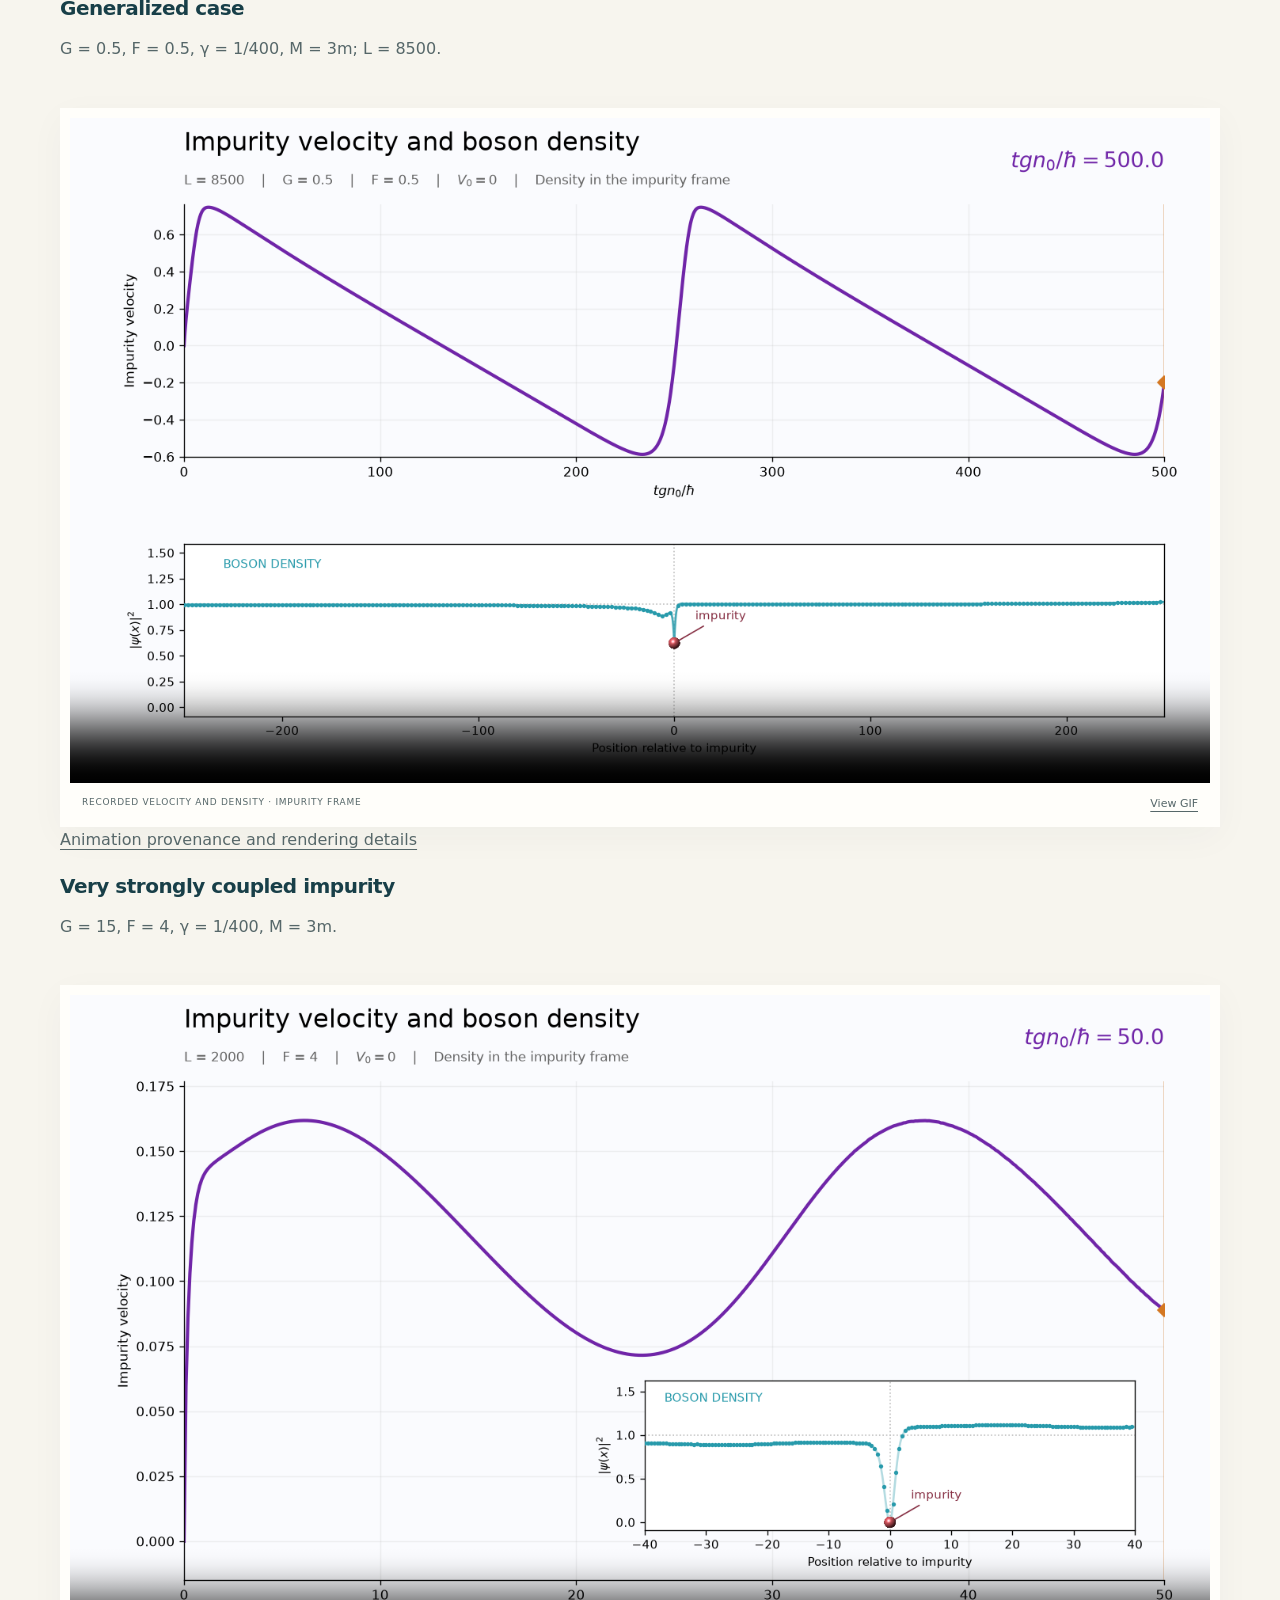
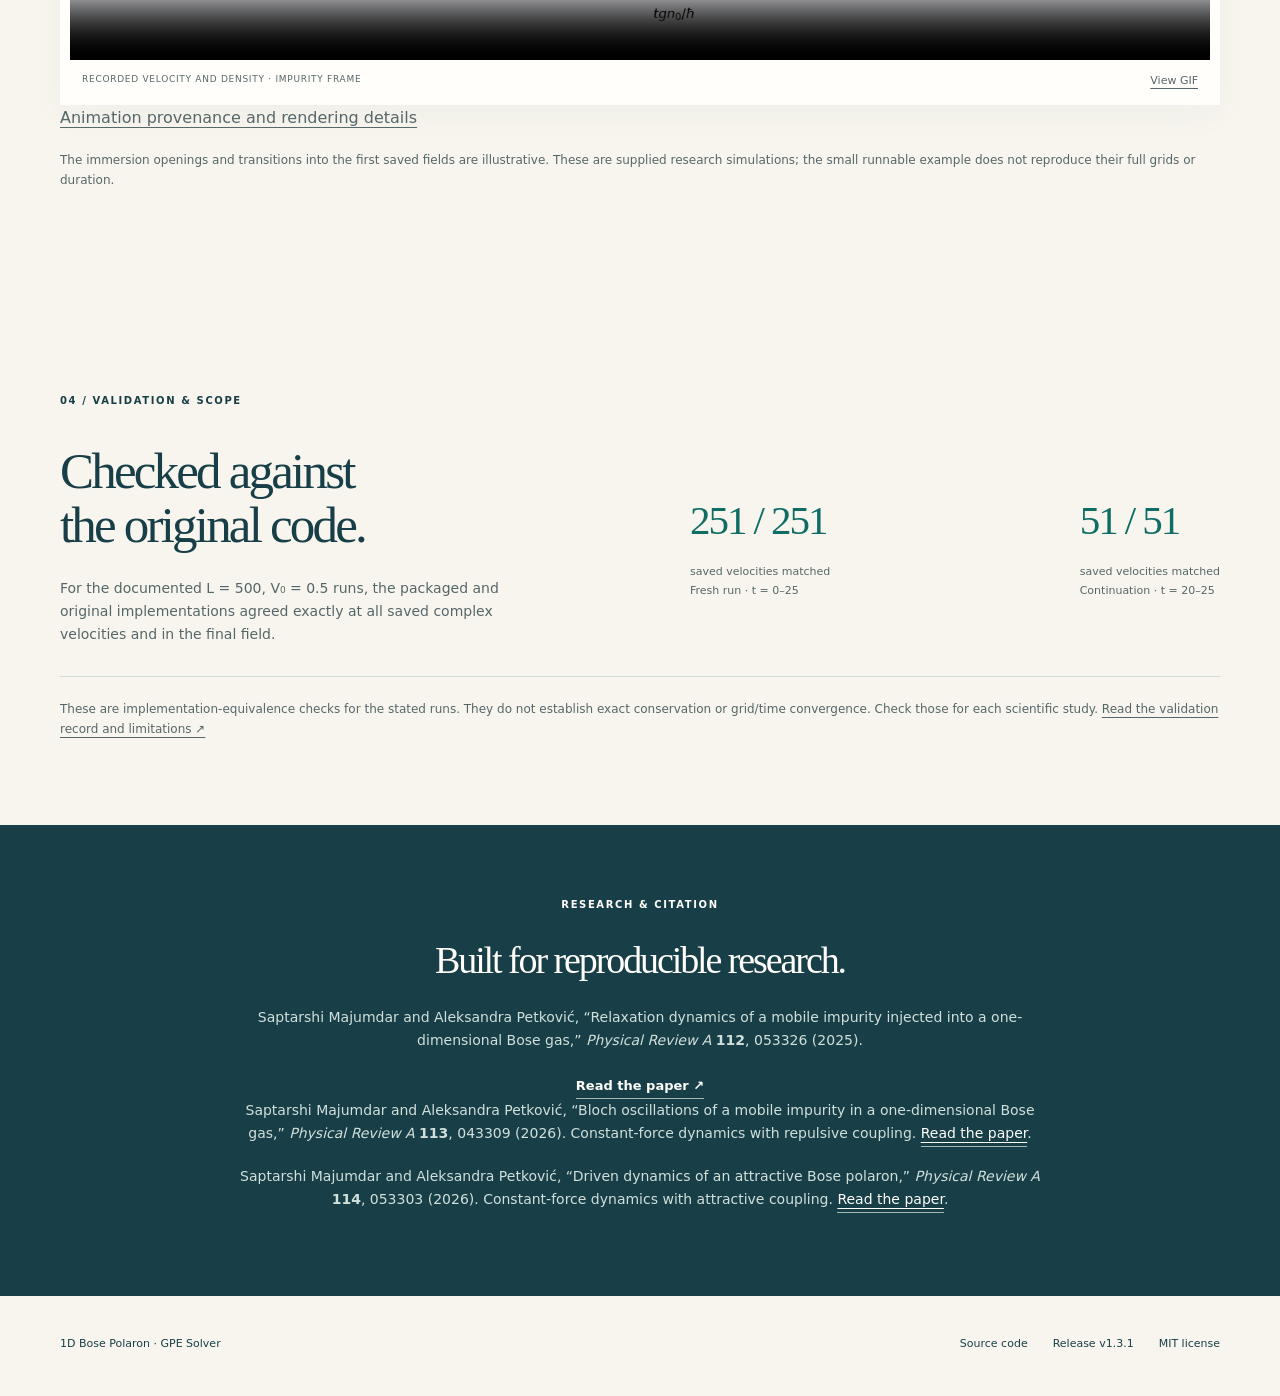
==== commit be97ab32: "release: v1.3.1 with Python support and clear C++ library usage" ====
--- a/docs/index.html
+++ b/docs/index.html
@@ -16,9 +16,9 @@
   </header>
   <main id="main">
     <section class="hero wrap">
-      <div class="eyebrow"><span class="status-dot"></span> OPEN-SOURCE RESEARCH SOFTWARE · v0.3.1</div>
+      <div class="eyebrow"><span class="status-dot"></span> OPEN-SOURCE RESEARCH SOFTWARE · v1.3.1</div>
       <h1>Simulate a mobile impurity<br> in a <em>one-dimensional</em><br> Bose gas.</h1>
-      <div class="hero-bottom"><p>A C++17 library for the coupled Gross–Pitaevskii equation and impurity velocity. Start from a uniform field, supply your own state, or continue from a compressed checkpoint.</p><div class="hero-actions"><a class="button primary" href="https://github.com/saptarshi7889/Conservative-Finite-Difference-Method-for-GPE-of-1d-Bose-Polaron/releases/download/v0.3.1/bose-polaron-gpe-0.3.1.tar.gz">Download source <span aria-hidden="true">↓</span></a><a class="text-link" href="#start">Build your first simulation <span aria-hidden="true">→</span></a></div></div>
+      <div class="hero-bottom"><p>A C++17 library with Python bindings for the coupled Gross–Pitaevskii equation and impurity velocity. Start from a uniform field, supply your own state, or continue from a compressed checkpoint.</p><div class="hero-actions"><a class="button primary" href="https://github.com/saptarshi7889/Conservative-Finite-Difference-Method-for-GPE-of-1d-Bose-Polaron/releases/download/v1.3.1/bose-polaron-gpe-1.3.1.tar.gz">Download source <span aria-hidden="true">↓</span></a><a class="text-link" href="#start">Build your first simulation <span aria-hidden="true">→</span></a></div></div>
       <div class="specs"><span>C++17</span><span>Periodic boundaries</span><span>Picard iteration</span><span>Compressed checkpoints</span><span>MIT license</span></div>
     </section>
 
@@ -26,8 +26,8 @@
       <div class="wrap split">
         <div class="section-intro"><span class="eyebrow">01 / GET STARTED</span><h2>Download.<br> Build.<br> Evolve.</h2><p>Use the complete source archive. The public headers link to a compiled library, with the implementation included under <code>src/</code>.</p><p class="small">The default run is a small functionality example. Set physical and numerical parameters for your study.</p></div>
         <div class="steps">
-          <article class="step"><span class="step-number">1</span><div><h3>Get the source</h3><p><a href="https://github.com/saptarshi7889/Conservative-Finite-Difference-Method-for-GPE-of-1d-Bose-Polaron/releases/download/v0.3.1/bose-polaron-gpe-0.3.1.tar.gz">Download .tar.gz</a> or <a href="https://github.com/saptarshi7889/Conservative-Finite-Difference-Method-for-GPE-of-1d-Bose-Polaron/releases/download/v0.3.1/bose-polaron-gpe-0.3.1.zip">.zip</a>. Both contain the same source.</p><pre><code>tar -xzf bose-polaron-gpe-0.3.1.tar.gz
-cd bose-polaron-gpe-0.3.1</code></pre></div></article>
+          <article class="step"><span class="step-number">1</span><div><h3>Get the source</h3><p><a href="https://github.com/saptarshi7889/Conservative-Finite-Difference-Method-for-GPE-of-1d-Bose-Polaron/releases/download/v1.3.1/bose-polaron-gpe-1.3.1.tar.gz">Download .tar.gz</a> or <a href="https://github.com/saptarshi7889/Conservative-Finite-Difference-Method-for-GPE-of-1d-Bose-Polaron/releases/download/v1.3.1/bose-polaron-gpe-1.3.1.zip">.zip</a>. Both contain the same source.</p><pre><code>tar -xzf bose-polaron-gpe-1.3.1.tar.gz
+cd bose-polaron-gpe-1.3.1</code></pre></div></article>
           <article class="step"><span class="step-number">2</span><div><h3>Prepare a project environment</h3><p>Conda installs the declared dependencies into a dedicated environment. Existing compatible dependencies can also be used.</p><pre><code>conda env create -f environment.yml
 conda activate bose-polaron-gpe</code></pre></div></article>
           <article class="step"><span class="step-number">3</span><div><h3>Build, test, and run</h3><pre><code>cmake -S . -B build -DCMAKE_BUILD_TYPE=Release
@@ -36,6 +36,16 @@
 ./build/gpe --output results</code></pre><p class="small">Requires a C++17 compiler, Eigen 3.3+, zlib, libarchive with gzip/XZ support, CMake 3.17+, and Python for tests. Each run needs a new output directory.</p></div></article>
         </div>
       </div>
+    </section>
+
+    <section class="wrap library-section" id="python">
+      <div class="section-top"><div><span class="eyebrow">PYTHON SUPPORT · v1.3.1</span><h2>The same solver,<br> in Python.</h2></div><p>Import <code>bose_polaron_gpe</code> to call all four interfaces with NumPy fields. Evolution, compressed checkpoints, and strict Picard checks use the existing compiled C++ implementation.</p></div>
+      <pre><code>conda env create -f environment-python.yml
+conda activate bose-polaron-gpe-python
+python -m pip install --no-build-isolation --no-deps .</code></pre>
+      <p>Run these commands from an extracted complete release archive or repository checkout. This is a source installation; PyPI publication and portable wheels are not included.</p>
+      <p><a href="https://github.com/saptarshi7889/Conservative-Finite-Difference-Method-for-GPE-of-1d-Bose-Polaron/blob/v1.3.1/docs/PYTHON.md">Python installation and examples</a></p>
+      <p>C++ users can include the public headers unchanged and link their programs to <code>gpe::solver</code>. The headers require the compiled implementation in <code>src/</code>; copying headers alone is insufficient. The Python bindings are optional.</p>
     </section>
 
     <section class="wrap library-section" id="library">
@@ -70,13 +80,13 @@
     <section class="wrap library-section" id="driven">
       <div class="section-top"><div><span class="eyebrow">CONSTANT-FORCE DYNAMICS</span><h2>A driven impurity.</h2></div><p>A constant force F drives the impurity through the Bose gas. Fresh runs and compressed continuation use the same compiled library through <code>GPE_solver_driven</code> and <code>GPE_solver_driven_contd</code>, with <code>DrivenSimulationParameters::F</code>. The drive uses absolute time: (m/M)Ft.</p></div>
       <p>The driven interfaces fix the initial drive velocity at zero; F replaces the V₀ input. For these examples M = 3m, so <code>mass_ratio = 1.0 / 3.0</code>. Retain F and the physical/grid settings when restarting, and supply the checkpoint time and velocity.</p>
-      <p><strong>Release v0.3.1 includes the new constant-force fresh-run and continuation interfaces.</strong> <a href="https://github.com/saptarshi7889/Conservative-Finite-Difference-Method-for-GPE-of-1d-Bose-Polaron/archive/refs/heads/master.zip">Download current source ZIP</a> · <a href="https://github.com/saptarshi7889/Conservative-Finite-Difference-Method-for-GPE-of-1d-Bose-Polaron/blob/master/examples/driven/README.md">Build and run the driven example</a>. The two original adiabatic research programs are preserved in <code>legacy/</code>, with standalone build instructions.</p>
+      <p><strong>Release v1.3.1 includes the new constant-force fresh-run and continuation interfaces.</strong> <a href="https://github.com/saptarshi7889/Conservative-Finite-Difference-Method-for-GPE-of-1d-Bose-Polaron/archive/refs/heads/master.zip">Download current source ZIP</a> · <a href="https://github.com/saptarshi7889/Conservative-Finite-Difference-Method-for-GPE-of-1d-Bose-Polaron/blob/master/examples/driven/README.md">Build and run the driven example</a>. The two original adiabatic research programs are preserved in <code>legacy/</code>, with standalone build instructions.</p>
       <h3>Generalized case</h3><p>G = 0.5, F = 0.5, γ = 1/400, M = 3m; L = 8500.</p>
       <figure class="simulation"><video controls muted loop playsinline preload="metadata" poster="media/G05_F05_L8500/velocity_density_animation_preview.png" aria-label="Generalized case: impurity velocity and boson density"><source src="media/G05_F05_L8500/velocity_density_animation.mp4" type="video/mp4"><a href="media/G05_F05_L8500/velocity_density_animation.gif">View animated GIF</a></video><figcaption><span>RECORDED VELOCITY AND DENSITY · IMPURITY FRAME</span><a href="media/G05_F05_L8500/velocity_density_animation.gif">View GIF</a></figcaption></figure>
-      <p><a href="https://github.com/saptarshi7889/Conservative-Finite-Difference-Method-for-GPE-of-1d-Bose-Polaron/blob/master/examples/G05_F05_L8500/README.md">Animation provenance and rendering details</a></p>
+      <p><a href="https://github.com/saptarshi7889/Conservative-Finite-Difference-Method-for-GPE-of-1d-Bose-Polaron/blob/master/examples/Repulsive_driven_animation/G05_F05_L8500/README.md">Animation provenance and rendering details</a></p>
       <h3>Very strongly coupled impurity</h3><p>G = 15, F = 4, γ = 1/400, M = 3m.</p>
       <figure class="simulation"><video controls muted loop playsinline preload="metadata" poster="media/F4/velocity_density_animation_preview.png" aria-label="Very strongly coupled impurity: impurity velocity and boson density"><source src="media/F4/velocity_density_animation.mp4" type="video/mp4"><a href="media/F4/velocity_density_animation.gif">View animated GIF</a></video><figcaption><span>RECORDED VELOCITY AND DENSITY · IMPURITY FRAME</span><a href="media/F4/velocity_density_animation.gif">View GIF</a></figcaption></figure>
-      <p><a href="https://github.com/saptarshi7889/Conservative-Finite-Difference-Method-for-GPE-of-1d-Bose-Polaron/blob/master/examples/F4/README.md">Animation provenance and rendering details</a></p>
+      <p><a href="https://github.com/saptarshi7889/Conservative-Finite-Difference-Method-for-GPE-of-1d-Bose-Polaron/blob/master/examples/Repulsive_driven_animation/F4/README.md">Animation provenance and rendering details</a></p>
       <p class="small">The immersion openings and transitions into the first saved fields are illustrative. These are supplied research simulations; the small runnable example does not reproduce their full grids or duration.</p>
     </section>
 
@@ -84,6 +94,6 @@
 
     <section class="citation-section"><div class="wrap citation"><span class="eyebrow">RESEARCH &amp; CITATION</span><h2>Built for reproducible research.</h2><p>Saptarshi Majumdar and Aleksandra Petković, “Relaxation dynamics of a mobile impurity injected into a one-dimensional Bose gas,” <em>Physical Review A</em> <strong>112</strong>, 053326 (2025).</p><a class="text-link" href="https://doi.org/10.1103/tgl5-rdn5">Read the paper <span aria-hidden="true">↗</span></a><p>Saptarshi Majumdar and Aleksandra Petković, “Bloch oscillations of a mobile impurity in a one-dimensional Bose gas,” <em>Physical Review A</em> <strong>113</strong>, 043309 (2026). Constant-force dynamics with repulsive coupling. <a href="https://journals.aps.org/pra/abstract/10.1103/bfcg-m2tw">Read the paper</a>.</p><p>Saptarshi Majumdar and Aleksandra Petković, “Driven dynamics of an attractive Bose polaron,” <em>Physical Review A</em> <strong>114</strong>, 053303 (2026). Constant-force dynamics with attractive coupling. <a href="https://journals.aps.org/pra/abstract/10.1103/t36j-gd59">Read the paper</a>.</p></div></section>
   </main>
-  <footer class="wrap footer"><span>1D Bose Polaron · GPE Solver</span><div><a href="https://github.com/saptarshi7889/Conservative-Finite-Difference-Method-for-GPE-of-1d-Bose-Polaron">Source code</a><a href="https://github.com/saptarshi7889/Conservative-Finite-Difference-Method-for-GPE-of-1d-Bose-Polaron/releases/tag/v0.3.1">Release v0.3.1</a><a href="https://github.com/saptarshi7889/Conservative-Finite-Difference-Method-for-GPE-of-1d-Bose-Polaron/blob/master/LICENSE">MIT license</a></div></footer>
+  <footer class="wrap footer"><span>1D Bose Polaron · GPE Solver</span><div><a href="https://github.com/saptarshi7889/Conservative-Finite-Difference-Method-for-GPE-of-1d-Bose-Polaron">Source code</a><a href="https://github.com/saptarshi7889/Conservative-Finite-Difference-Method-for-GPE-of-1d-Bose-Polaron/releases/tag/v1.3.1">Release v1.3.1</a><a href="https://github.com/saptarshi7889/Conservative-Finite-Difference-Method-for-GPE-of-1d-Bose-Polaron/blob/master/LICENSE">MIT license</a></div></footer>
 </body>
 </html>
